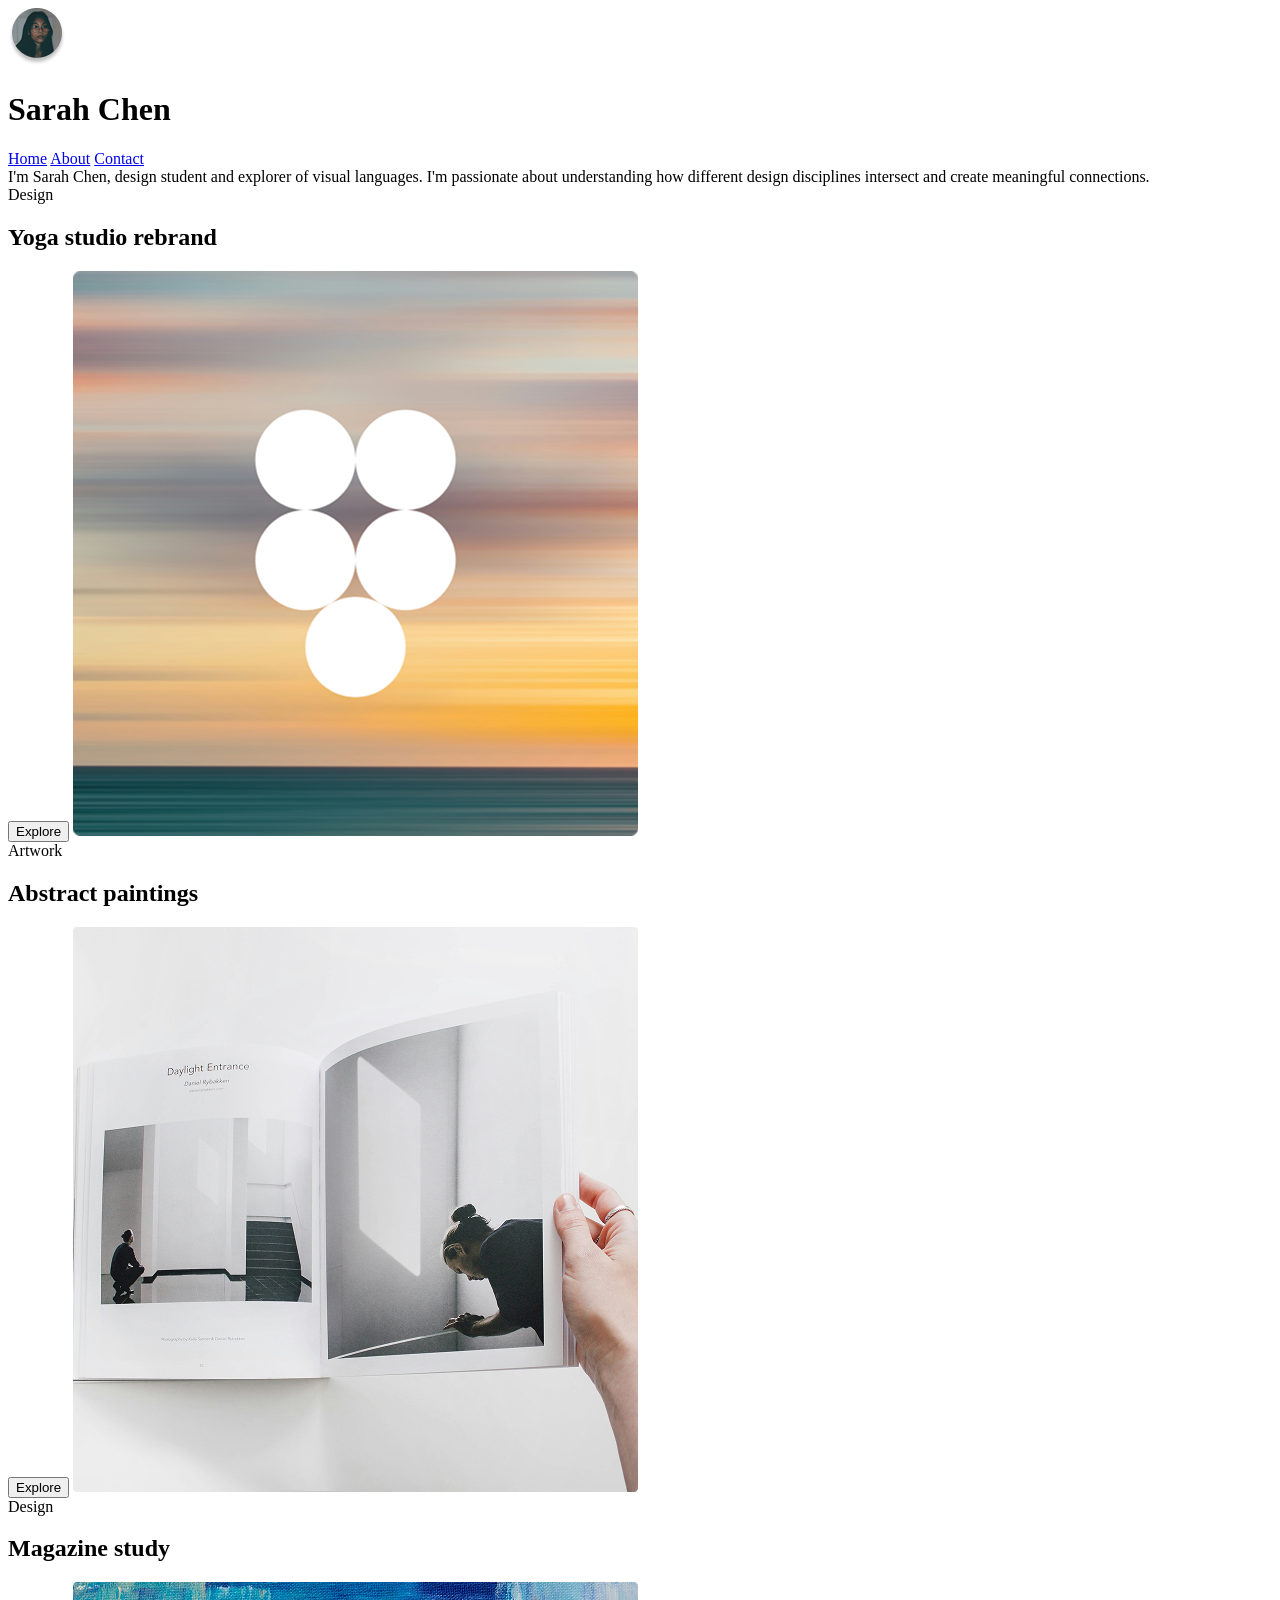
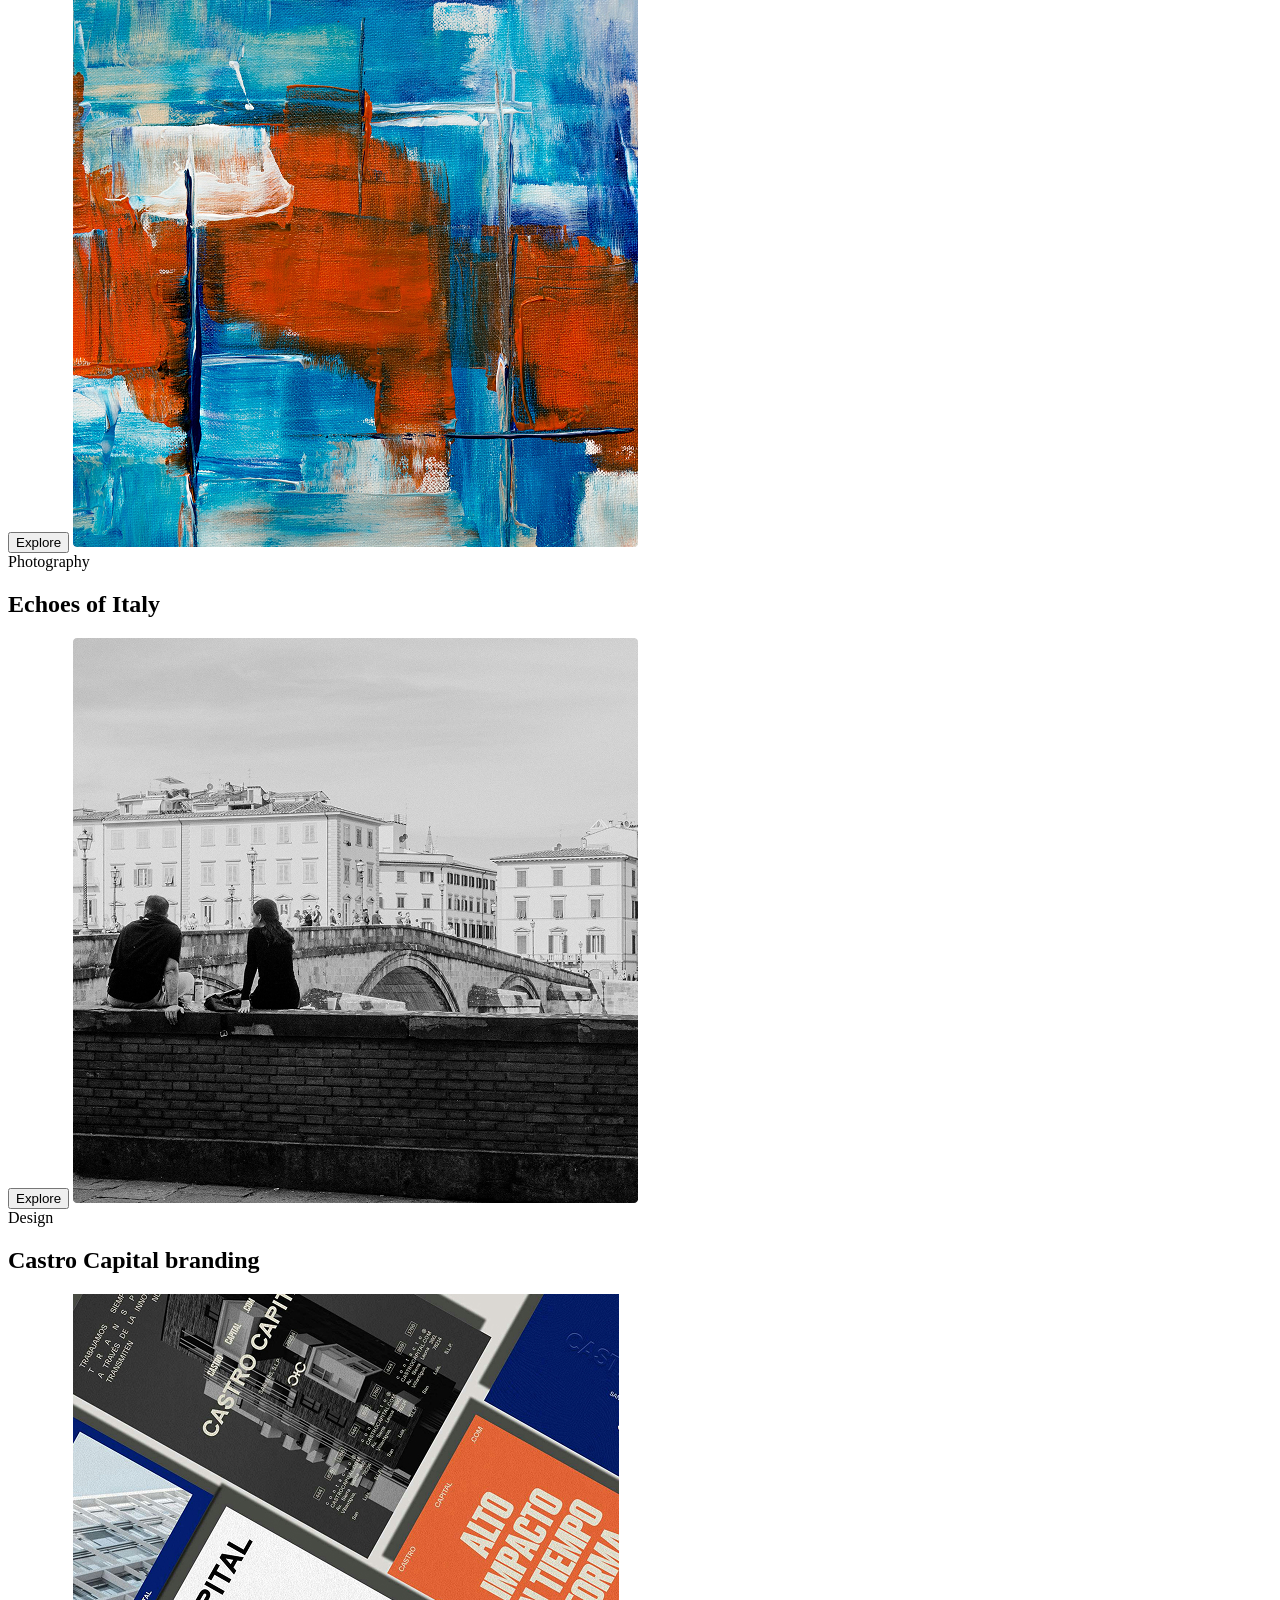
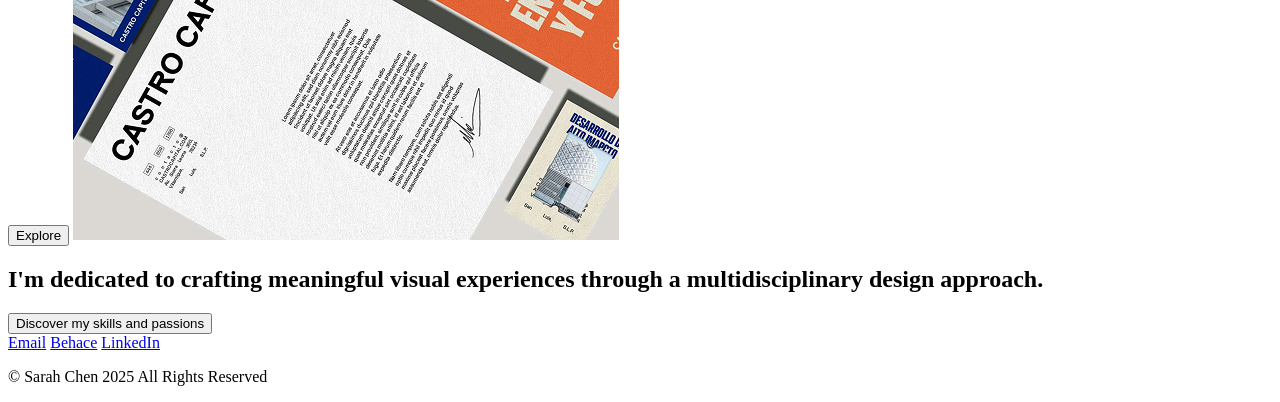
==== index.html @ 7f4a62de "initial commit" ====
<!doctype html>
<html lang="en">
  <head>
    
    <meta charset="UTF-8" />
    <meta name="viewport" content="width=device-width, initial-scale=1.0" />
    <title>Document</title>
  </head>
  <body>
    <header>
      <div class="logo">
        <img
          src="Minimalist Design Student Portfolio (Community)/logo.jpg"
          alt=""
        />
        <h1>Sarah Chen</h1>
      </div>
      <nav>
        <a href="#">Home</a>
        <a href="#">About</a>
        <a href="#">Contact</a>
      </nav>
    </header>
    <main>
      <section class="hero">
        I'm Sarah Chen, design student and explorer of visual languages. I'm
        passionate about understanding how different design disciplines
        intersect and create meaningful connections.
      </section>
      <div class="line"></div>
      <section class="project1">
        <span>Design</span>
        <h1>Yoga studio rebrand</h1>
        <button class="button">Explore</button>
        <img
          src="Minimalist Design Student Portfolio (Community)/pr1.jpg"
          alt=""
        />
      </section>
      <div class="line"></div>
      <section class="project2">
        <span>Artwork</span>
        <h1>Abstract paintings</h1>
        <button class="button">Explore</button>
        <img
          src="Minimalist Design Student Portfolio (Community)/pr2.jpg"
          alt=""
        />
      </section>
      <div class="line"></div>
      <section class="project3">
        <span>Design</span>
        <h1>Magazine study</h1>
        <button class="button">Explore</button>
        <img
          src="Minimalist Design Student Portfolio (Community)/pr3.jpg"
          alt=""
        />
      </section>
      <div class="line"></div>
      <section class="project4">
        <span>Photography</span>
        <h1>Echoes of Italy</h1>
        <button class="button">Explore</button>
        <img
          src="Minimalist Design Student Portfolio (Community)/pr4.jpg"
          alt=""
        />
      </section>
      <div class="line"></div>
      <section class="project5">
        <span>Design</span>
        <h1>Castro Capital branding</h1>
        <button class="button">Explore</button>
        <img
          src="Minimalist Design Student Portfolio (Community)/pr5.jpg"
          alt=""
        />
      </section>
      <div class="line"></div>
      <section class="extratext">
        <h1>
          I'm dedicated to crafting meaningful
          visual experiences through a 
          multidisciplinary design approach.
        </h1>
        <button class="button">Discover my skills and passions</button>
      </section>
      <div class="line"></div>
      <footer>
        <a href="mailto:tarunbirla765@gmail.com">Email</a>
        <a href="#">Behace</a>
        <a href="#">LinkedIn</a>
        <p>© Sarah Chen 2025 All Rights Reserved</p>
      </footer>
    </main>
  </body>
</html>
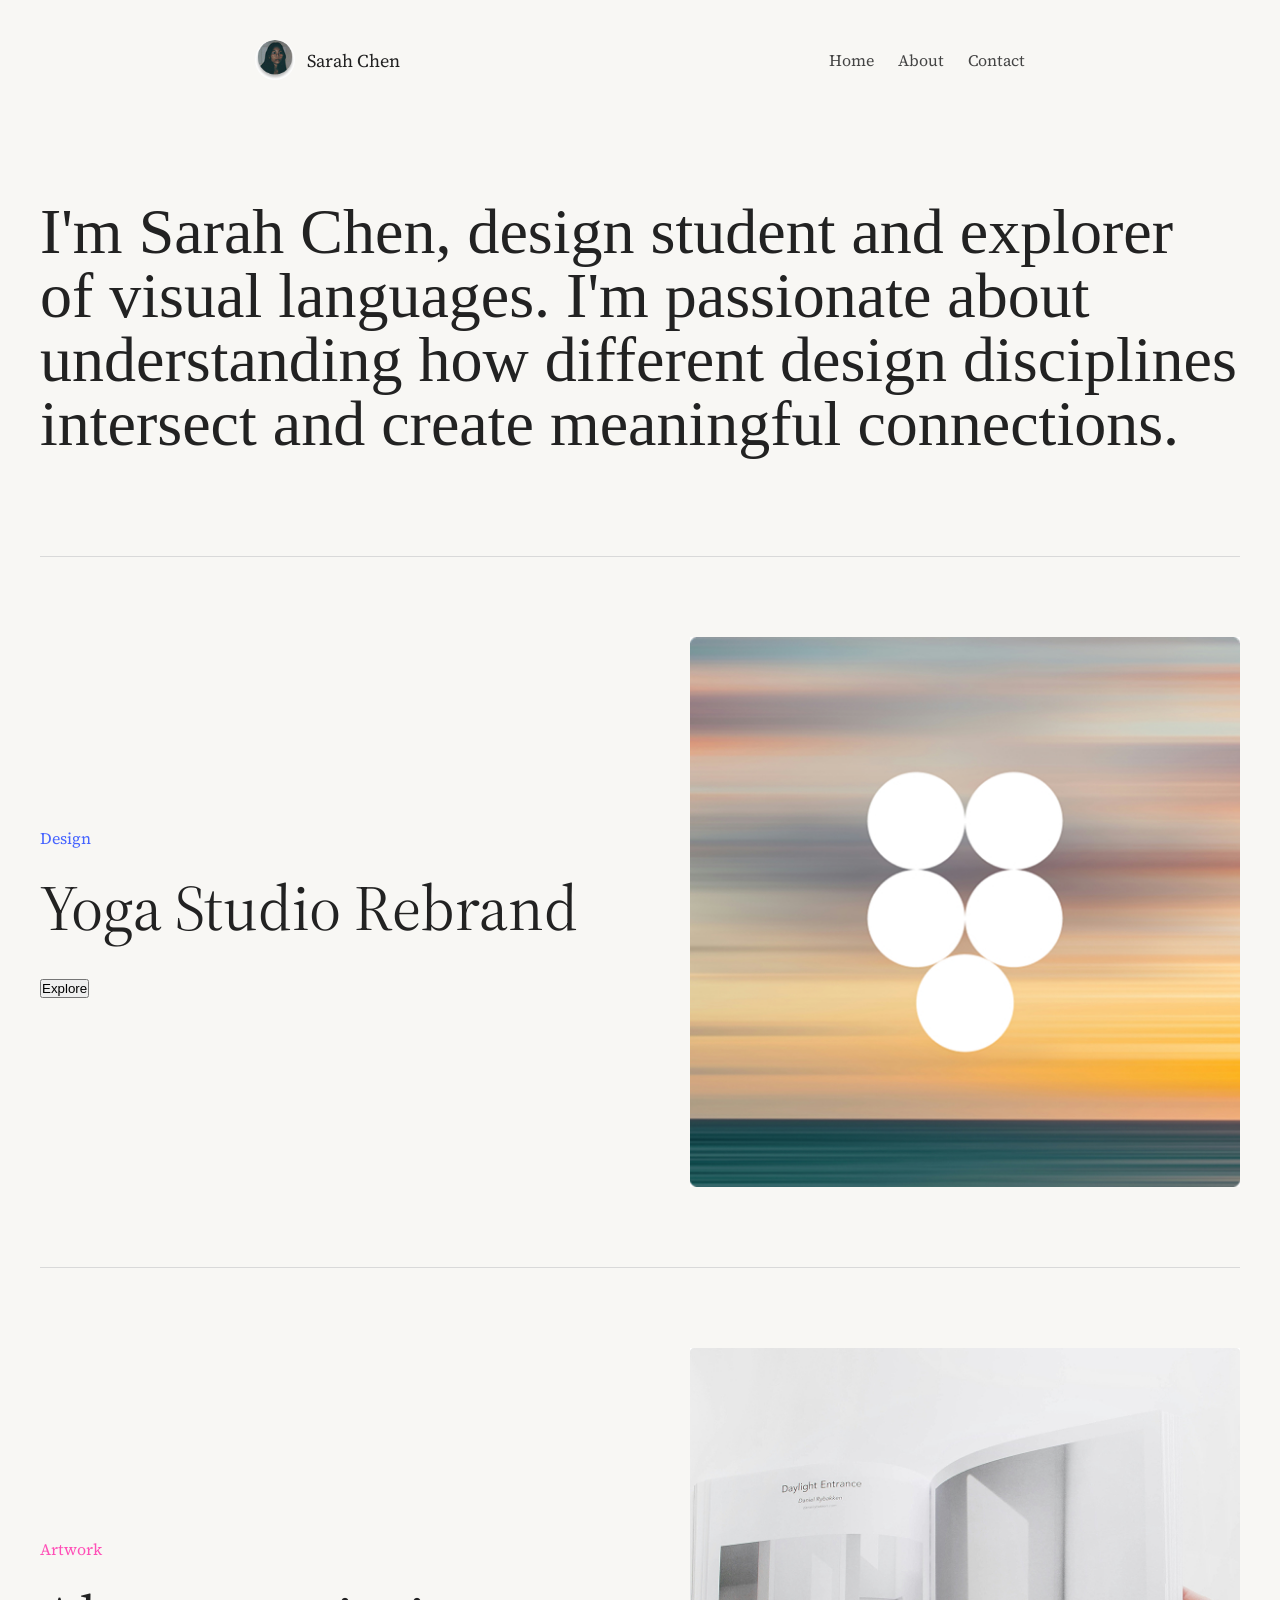
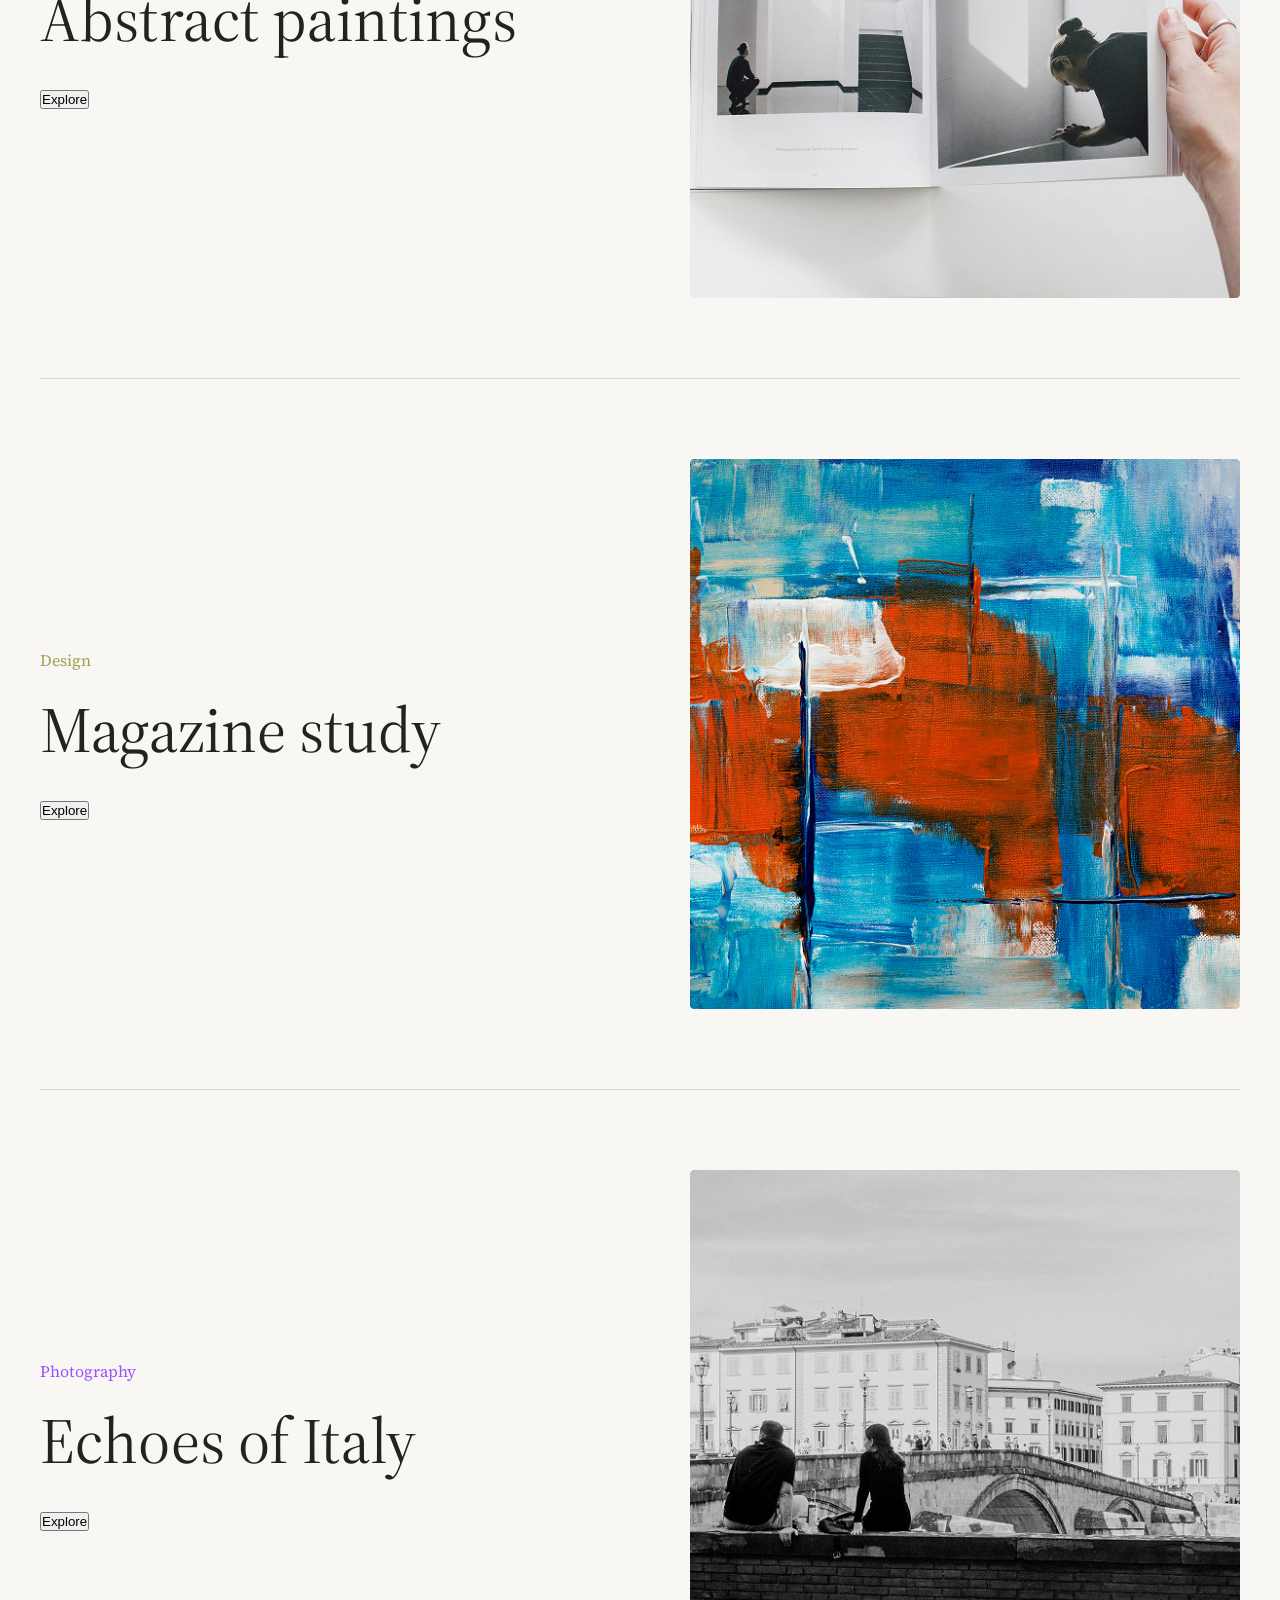
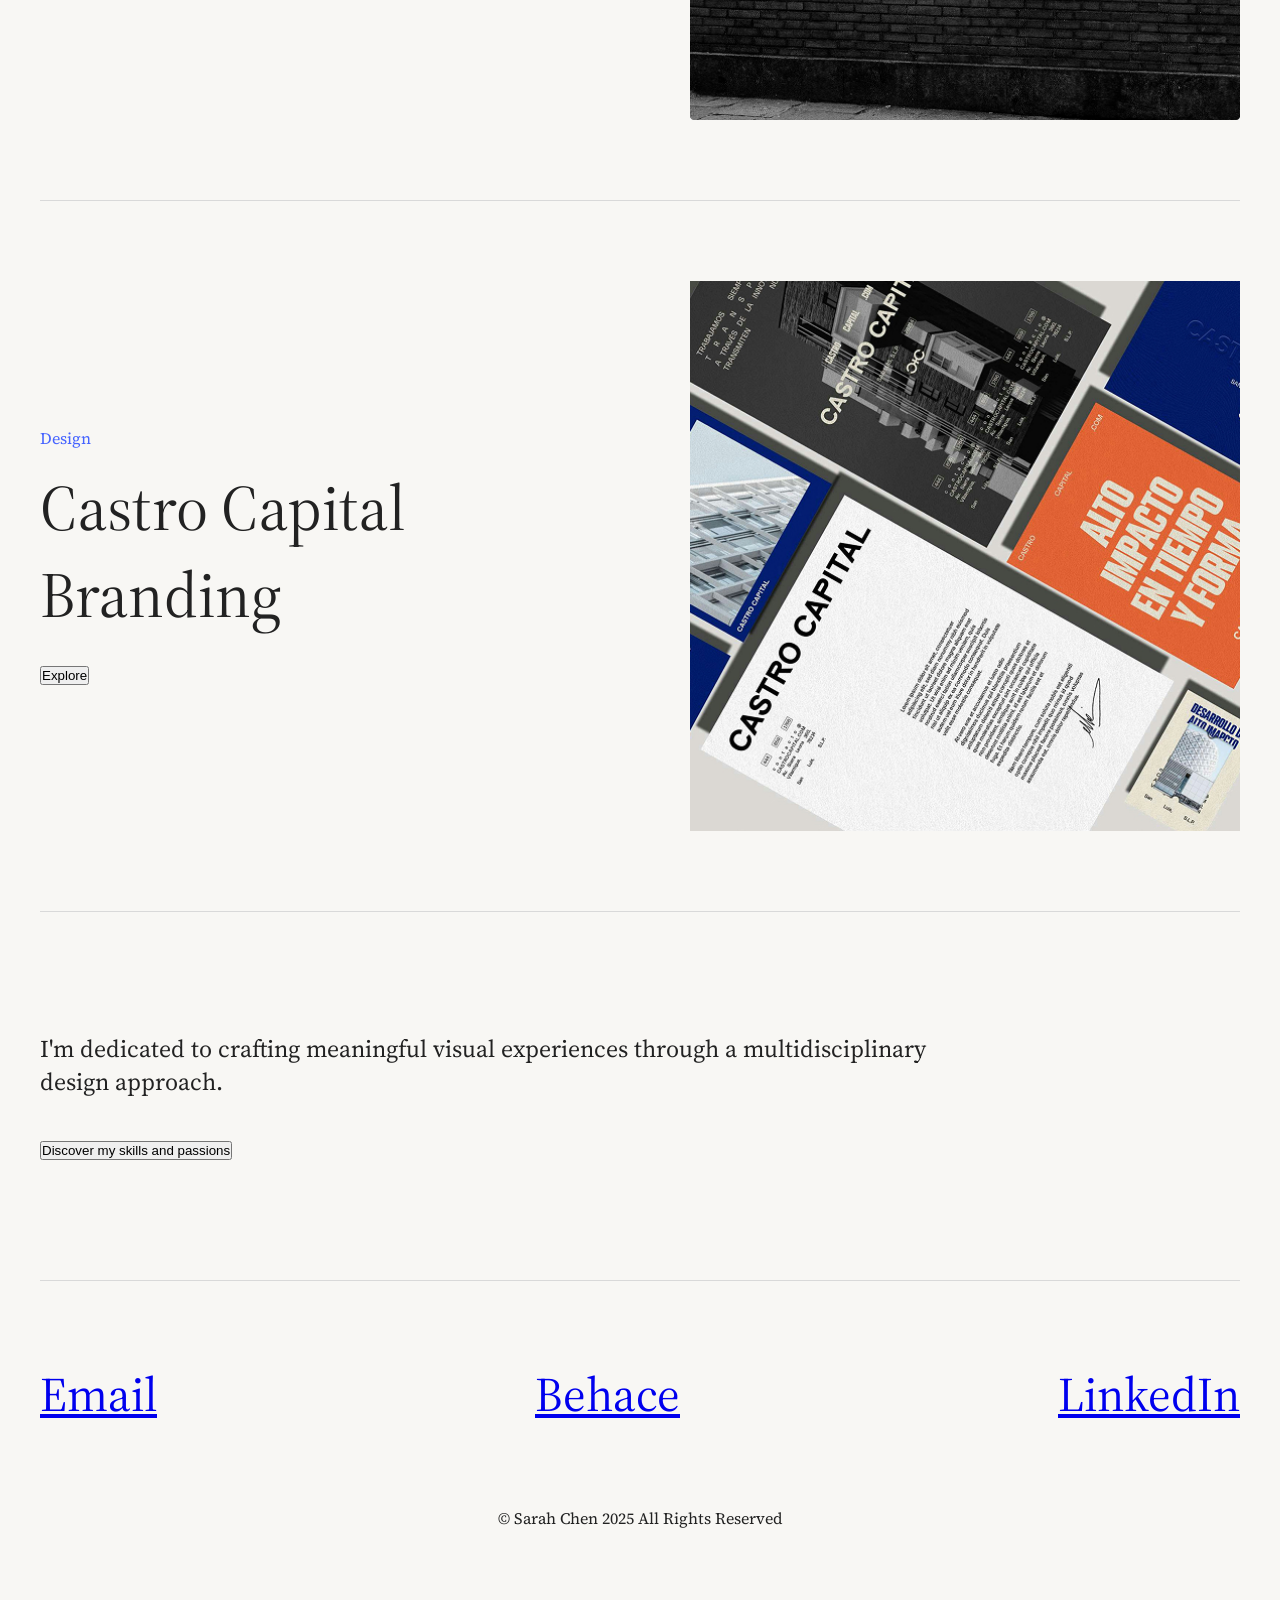
==== commit 55ee4e1a: "2nd" ====
--- a/index.html
+++ b/index.html
@@ -1,21 +1,26 @@
 <!doctype html>
 <html lang="en">
   <head>
-    
+    <link rel="stylesheet" href="style.css">
+    <link rel="preconnect" href="https://fonts.googleapis.com">
+<link rel="preconnect" href="https://fonts.gstatic.com" crossorigin>
+
+<link href="https://fonts.googleapis.com/css2?family=Source+Serif+4:wght@300;400;600&display=swap" rel="stylesheet">
     <meta charset="UTF-8" />
     <meta name="viewport" content="width=device-width, initial-scale=1.0" />
     <title>Document</title>
   </head>
   <body>
+    <div class="container">
     <header>
       <div class="logo">
         <img
           src="Minimalist Design Student Portfolio (Community)/logo.jpg"
           alt=""
         />
-        <h1>Sarah Chen</h1>
+        <p>Sarah Chen</p>
       </div>
-      <nav>
+      <nav class="navbar">
         <a href="#">Home</a>
         <a href="#">About</a>
         <a href="#">Contact</a>
@@ -23,76 +28,115 @@
     </header>
     <main>
       <section class="hero">
-        I'm Sarah Chen, design student and explorer of visual languages. I'm
-        passionate about understanding how different design disciplines
-        intersect and create meaningful connections.
+        <h1>
+          I'm Sarah Chen, design student and explorer of visual languages. I'm
+          passionate about understanding how different design disciplines
+          intersect and create meaningful connections.
+        </h1>
       </section>
       <div class="line"></div>
-      <section class="project1">
-        <span>Design</span>
-        <h1>Yoga studio rebrand</h1>
-        <button class="button">Explore</button>
-        <img
-          src="Minimalist Design Student Portfolio (Community)/pr1.jpg"
-          alt=""
-        />
+      <section class="projects">
+        <article class="project">
+          <div class="project-content">
+            <span class="design">Design</span>
+            <h2>Yoga Studio Rebrand</h2>
+            <button>Explore</button>
+          </div>
+          <div class="project-image">
+            <img
+              src="Minimalist Design Student Portfolio (Community)/pr1.jpg"
+              alt="PROJECT1"
+            />
+          </div>
+        </article>
+
+        <div class="line"></div>
+
+        <article class="project">
+          <div class="project-content">
+            <span class="artwork">Artwork</span>
+            <h2>Abstract paintings</h2>
+            <button>Explore</button>
+          </div>
+          <div class="project-image">
+            <img
+              src="Minimalist Design Student Portfolio (Community)/pr2.jpg"
+              alt="PROJECT2"
+            />
+          </div>
+        </article>
+        
+        <div class="line"></div>
+
+        <article class="project">
+          <div class="project-content">
+            <span class="editorial">Design</span>
+            <h2>Magazine study</h2>
+            <button>Explore</button>
+          </div>
+          <div class="project-image">
+            <img
+              src="Minimalist Design Student Portfolio (Community)/pr3.jpg"
+              alt="PROJECT3"
+            />
+          </div>
+        </article>
+
+        <div class="line"></div>
+
+        <article class="project">
+          <div class="project-content">
+            <span class="photography">Photography</span>
+            <h2>Echoes of Italy</h2>
+            <button>Explore</button>
+          </div>
+          <div class="project-image">
+            <img
+              src="Minimalist Design Student Portfolio (Community)/pr4.jpg"
+              alt="PROJECT4"
+            />
+          </div>
+        </article>
+
+        <div class="line"></div>
+
+        <article class="project">
+          <div class="project-content">
+            <span class="branding">Design</span>
+            <h2>Castro Capital Branding</h2>
+            <button>Explore</button>
+          </div>
+
+          <div class="project-image">
+            <img
+              src="Minimalist Design Student Portfolio (Community)/pr5.jpg"
+              alt="PROJECT5"
+            />
+          </div>
+        </article>
+
+        <div class="line"></div>
+
       </section>
-      <div class="line"></div>
-      <section class="project2">
-        <span>Artwork</span>
-        <h1>Abstract paintings</h1>
-        <button class="button">Explore</button>
-        <img
-          src="Minimalist Design Student Portfolio (Community)/pr2.jpg"
-          alt=""
-        />
+      <section class="about">
+        <h2>
+          I'm dedicated to crafting meaningful visual experiences through a
+          multidisciplinary design approach.
+        </h2>
+        <button>Discover my skills and passions</button>
       </section>
-      <div class="line"></div>
-      <section class="project3">
-        <span>Design</span>
-        <h1>Magazine study</h1>
-        <button class="button">Explore</button>
-        <img
-          src="Minimalist Design Student Portfolio (Community)/pr3.jpg"
-          alt=""
-        />
-      </section>
-      <div class="line"></div>
-      <section class="project4">
-        <span>Photography</span>
-        <h1>Echoes of Italy</h1>
-        <button class="button">Explore</button>
-        <img
-          src="Minimalist Design Student Portfolio (Community)/pr4.jpg"
-          alt=""
-        />
-      </section>
-      <div class="line"></div>
-      <section class="project5">
-        <span>Design</span>
-        <h1>Castro Capital branding</h1>
-        <button class="button">Explore</button>
-        <img
-          src="Minimalist Design Student Portfolio (Community)/pr5.jpg"
-          alt=""
-        />
-      </section>
-      <div class="line"></div>
-      <section class="extratext">
-        <h1>
-          I'm dedicated to crafting meaningful
-          visual experiences through a 
-          multidisciplinary design approach.
-        </h1>
-        <button class="button">Discover my skills and passions</button>
-      </section>
-      <div class="line"></div>
-      <footer>
+    </main>
+
+    <div class="line"></div>
+    
+    <footer class="footer">
+      <div class="footer-links">
         <a href="mailto:tarunbirla765@gmail.com">Email</a>
         <a href="#">Behace</a>
         <a href="#">LinkedIn</a>
-        <p>© Sarah Chen 2025 All Rights Reserved</p>
-      </footer>
-    </main>
+      </div>
+      <p>© Sarah Chen 2025 All Rights Reserved</p>
+    </footer>
+    </div>
   </body>
 </html>
--- a/style.css
+++ b/style.css
@@ -0,0 +1,122 @@
+*{
+    margin:0;
+    padding:0;
+    box-sizing: border-box;
+}
+body{
+    font-family: "Source Serif 4", serif;
+    background:#f8f7f4;
+    color:#222;
+}
+.container{
+    max-width: 1400px;                           /*this will make content centered and nothing will touches edges*/
+    margin: auto;
+    padding:20px 40px;
+}
+header{
+    display: flex;
+    justify-content: space-around;        /*it will keep logo left and navigation right*/
+    align-items: center;
+    padding:20px 0;
+}
+.logo{
+    display: flex;
+    align-items: center;
+    gap:12px;
+}
+.logo img{
+     width:40px;
+     height:40px;
+     border-radius: 50%;
+     object-fit: cover;
+}
+.logo p{
+    font-size:18px;
+
+}
+.navbar{
+    display: flex;
+    gap:24px;
+}
+.navbar a{
+    text-decoration: none;
+    color:#444;
+}
+.hero{
+    padding:100px 0;
+}
+.hero h1{
+    font-family:Source Serif;
+    font-size:4rem;
+    font-weight:400;
+    line-height:1;
+}
+.line{
+    width:100%;
+    height: 1px;
+    background:#d9d9d9;
+}
+.project{
+    display: grid;
+    grid-template-columns:1fr 1fr;       /*text left and image right*/
+    align-items: center;
+    padding:80px 0;
+}
+.project-content span{
+    display: block;
+    margin-bottom:15px;
+}
+.project-content h2{                            /*large project title*/
+    font-size:4rem;
+    font-weight:400;          
+    margin-bottom:25px;
+}
+.project-image img{
+    width:100%;                                                  /*images align right*/
+    max-width: 550px;
+    display: block;
+    margin-left:auto;
+}
+.design{
+    color:#4563ff;
+}
+.artwork{
+    color:#ff4fb7;
+}
+.editorial{
+    color: #a3a050;;
+}
+.photography{
+    color:#a04fff;
+}
+.branding{
+    color:#4563ff;
+}
+.project-content{
+    color:inherit;
+}
+.about{
+    padding:120px 0;
+}
+.about h2{
+    font: size 4rem;
+    font-weight:400;
+    max-width:900px;
+    margin-bottom:40px;
+
+}
+.footer{
+    padding:80px 0;
+}
+.footer-links{
+    display: flex;
+    justify-content: space-between;
+    margin-bottom:80px;
+}
+.footer-links{
+    text-decoration: none;
+    font-size:3rem;
+}
+.footer p{
+    text-align:center;
+}
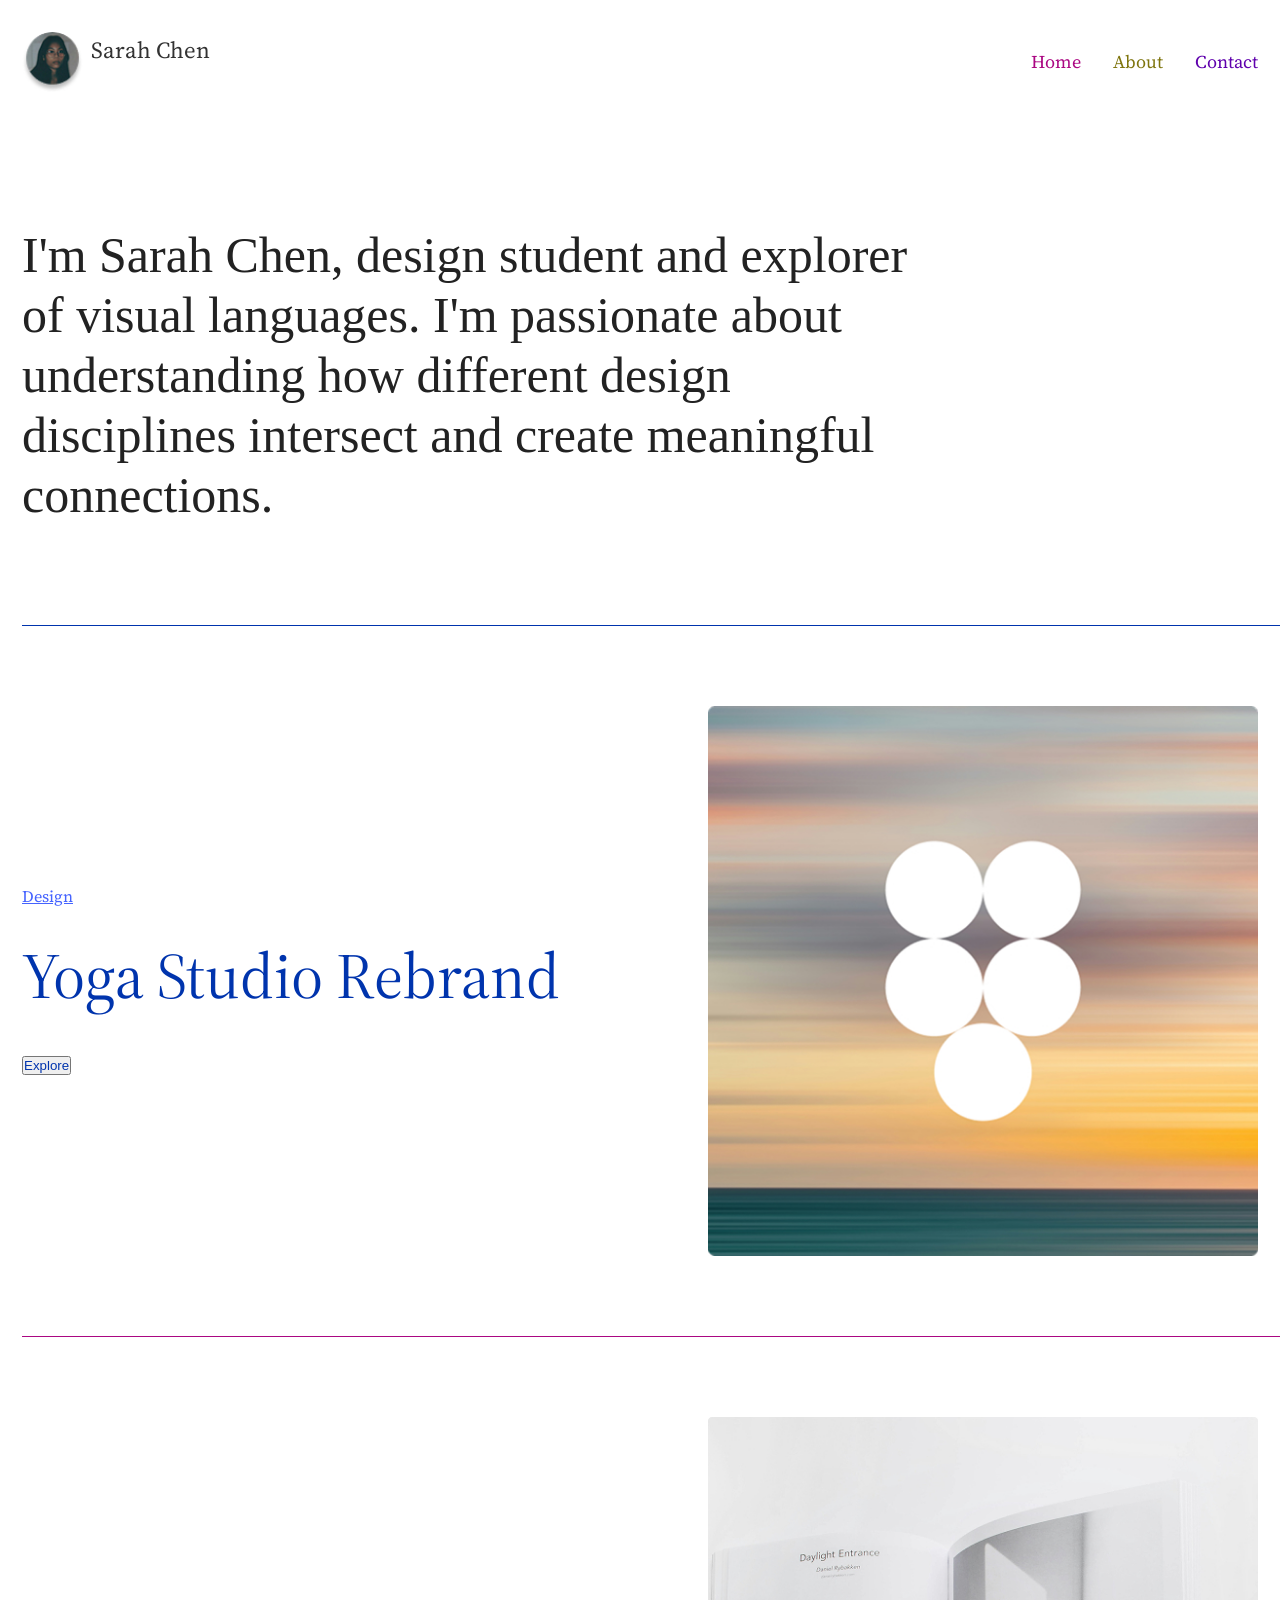
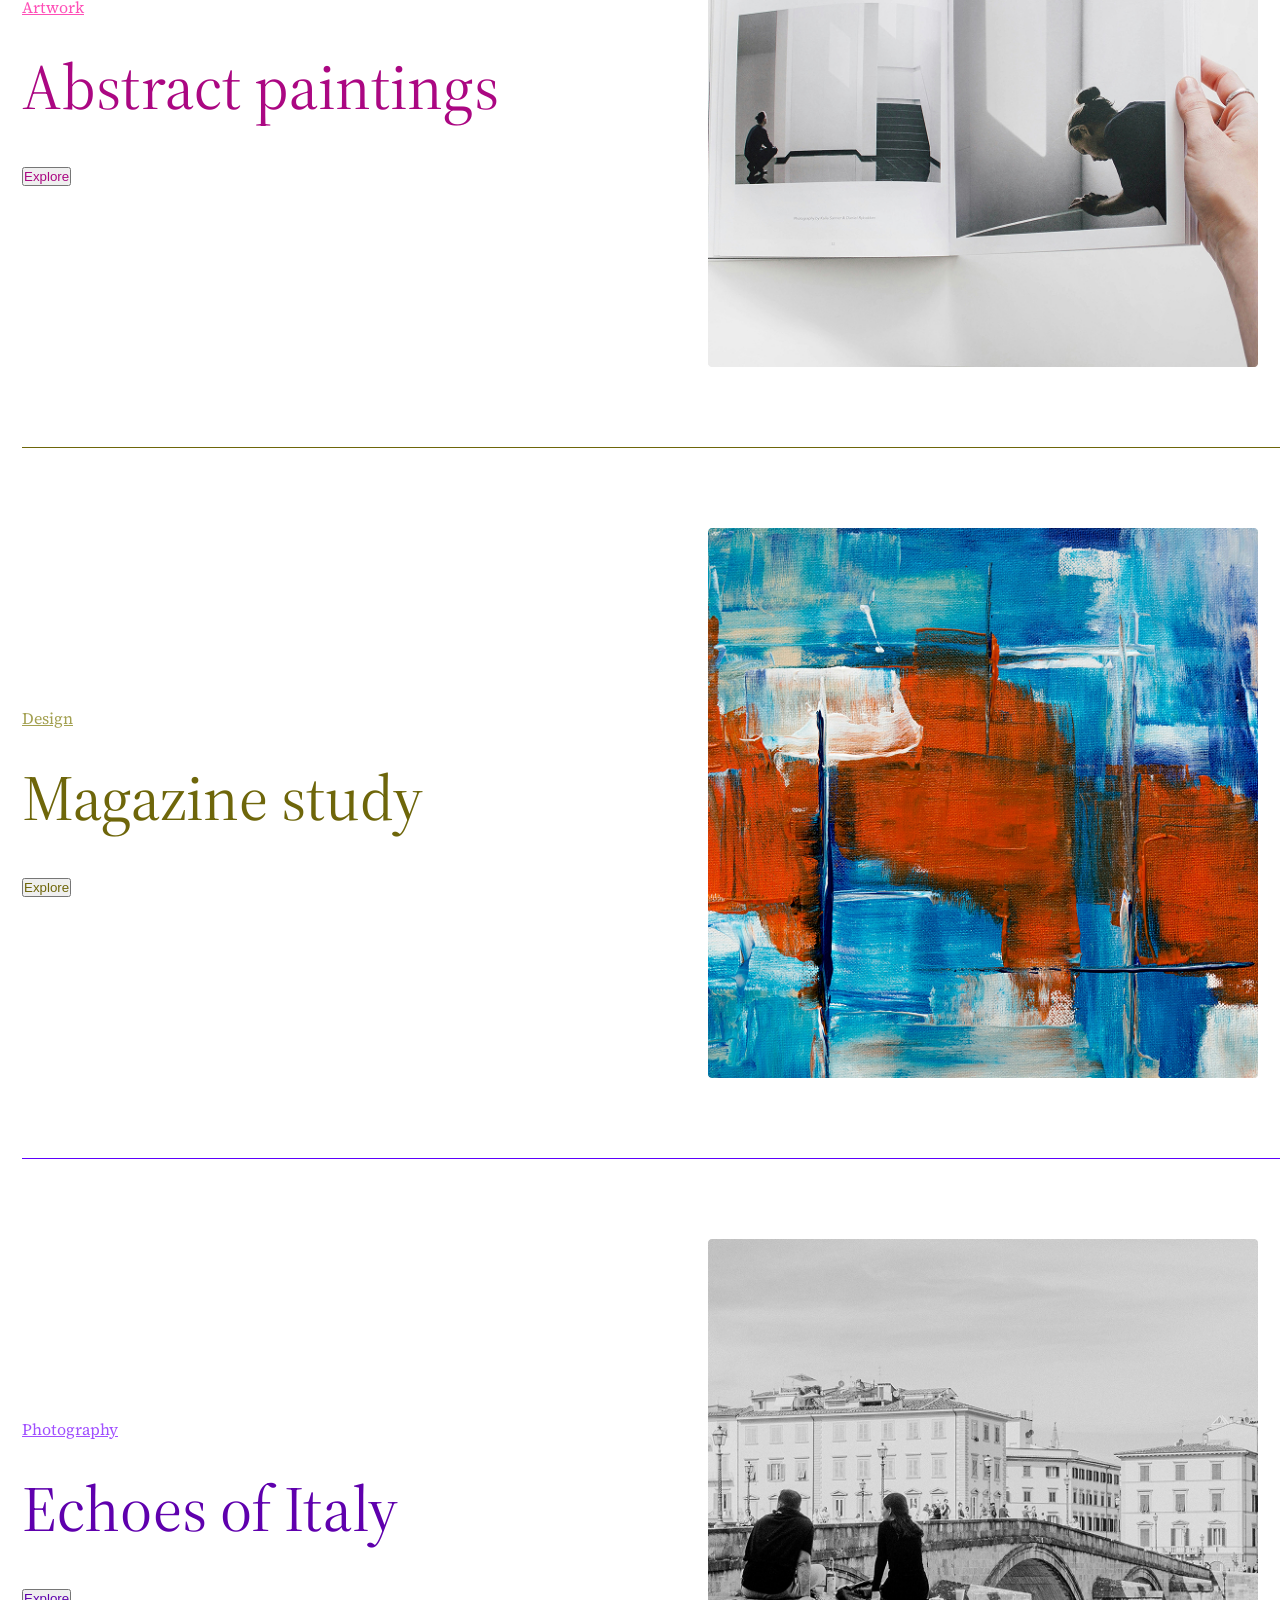
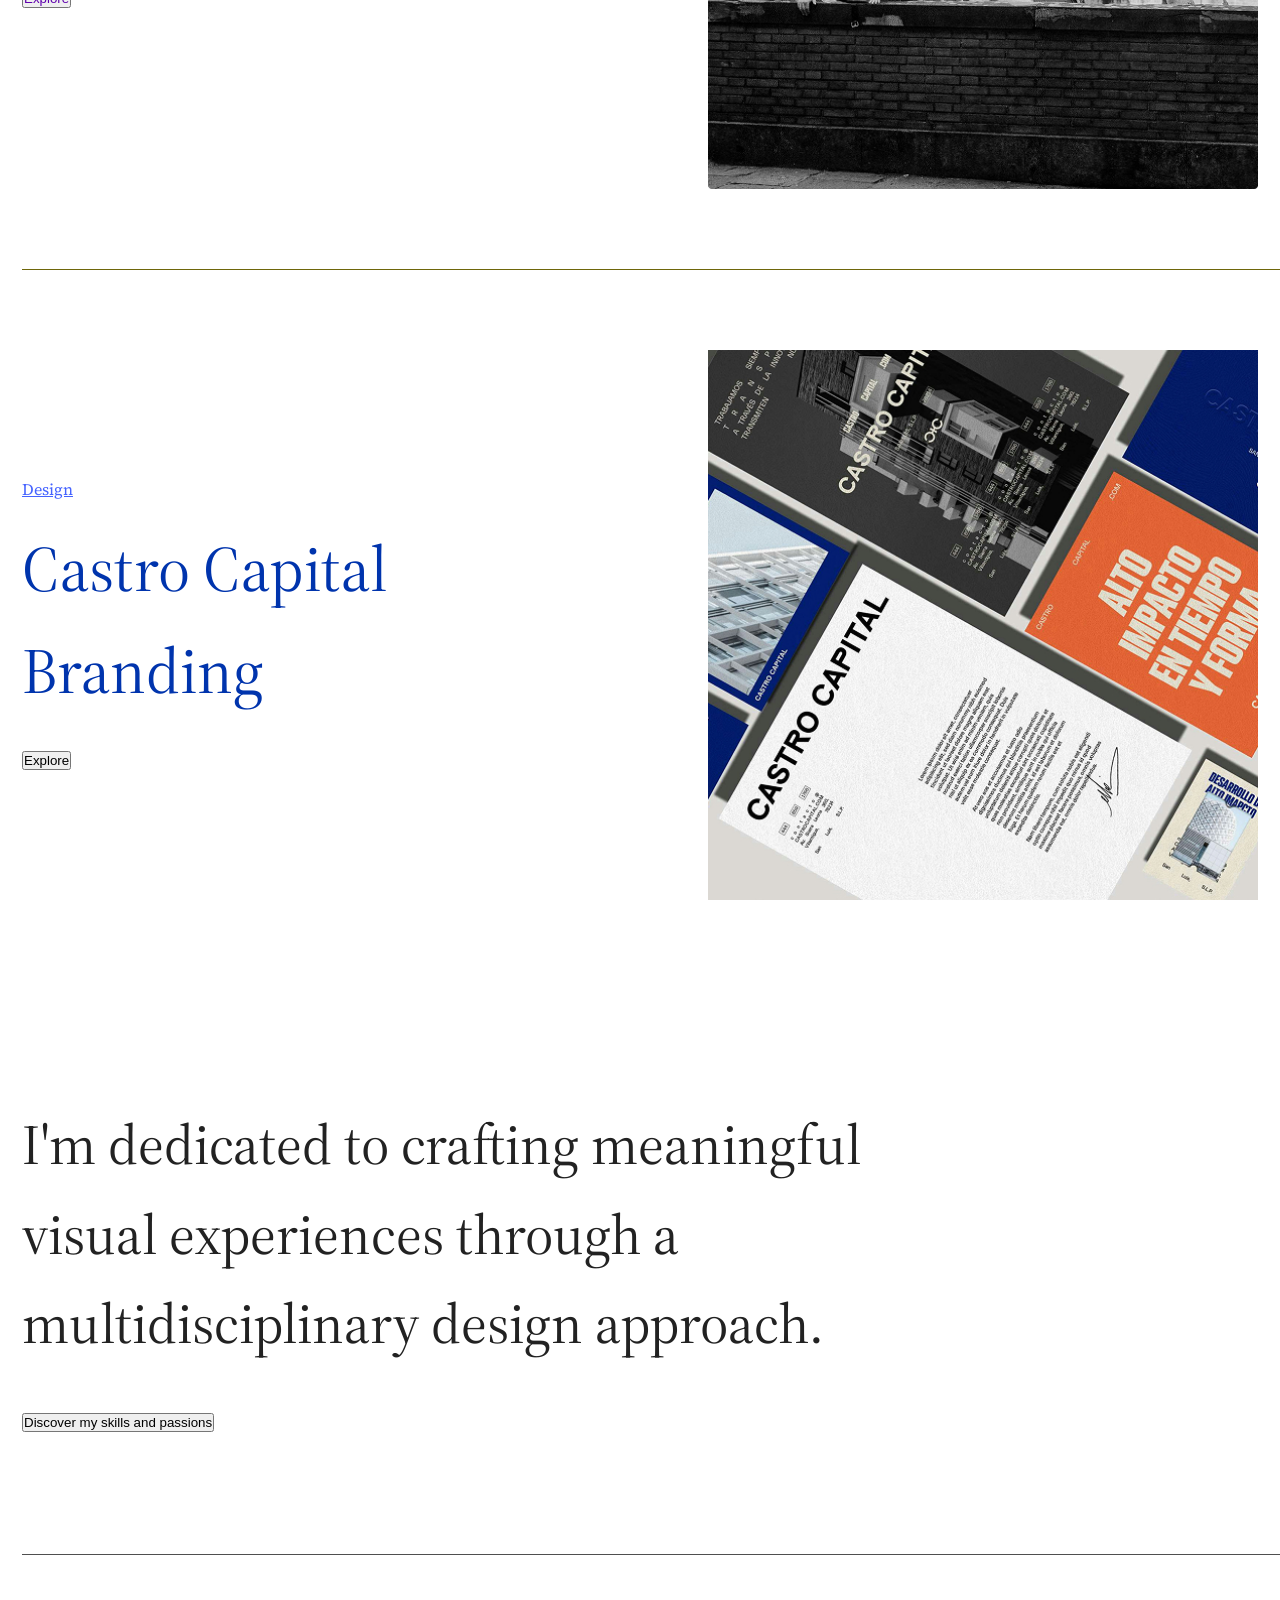
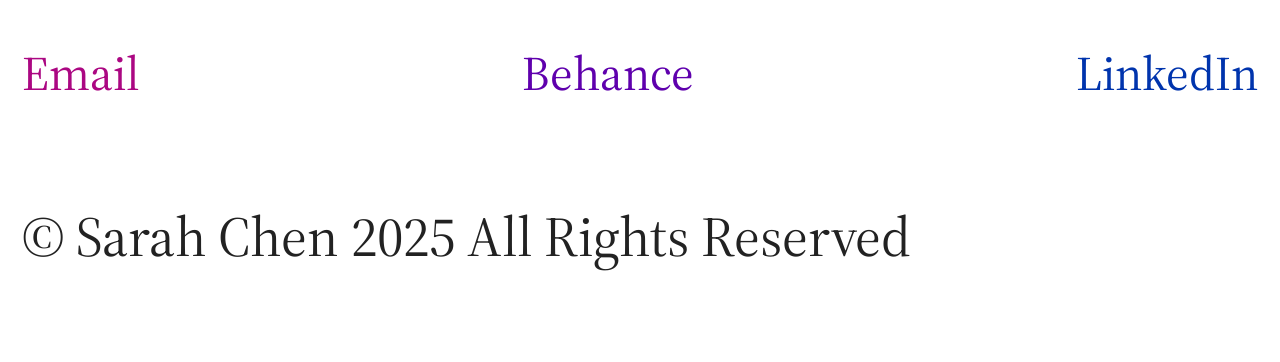
==== commit 3da9929f: "3rd change" ====
--- a/index.html
+++ b/index.html
@@ -1,142 +1,144 @@
 <!doctype html>
 <html lang="en">
   <head>
-    <link rel="stylesheet" href="style.css">
-    <link rel="preconnect" href="https://fonts.googleapis.com">
-<link rel="preconnect" href="https://fonts.gstatic.com" crossorigin>
+    <link rel="stylesheet" href="style.css" />
+    <link rel="preconnect" href="https://fonts.googleapis.com" />
+    <link rel="preconnect" href="https://fonts.gstatic.com" crossorigin />
 
-<link href="https://fonts.googleapis.com/css2?family=Source+Serif+4:wght@300;400;600&display=swap" rel="stylesheet">
+    <link
+      href="https://fonts.googleapis.com/css2?family=Source+Serif+4:wght@300;400;600&display=swap"
+      rel="stylesheet"
+    />
     <meta charset="UTF-8" />
     <meta name="viewport" content="width=device-width, initial-scale=1.0" />
-    <title>Document</title>
+    <title>Sarah Chen</title>
   </head>
   <body>
     <div class="container">
-    <header>
-      <div class="logo">
-        <img
-          src="Minimalist Design Student Portfolio (Community)/logo.jpg"
-          alt=""
-        />
-        <p>Sarah Chen</p>
-      </div>
-      <nav class="navbar">
-        <a href="#">Home</a>
-        <a href="#">About</a>
-        <a href="#">Contact</a>
-      </nav>
-    </header>
-    <main>
-      <section class="hero">
-        <h1>
-          I'm Sarah Chen, design student and explorer of visual languages. I'm
-          passionate about understanding how different design disciplines
-          intersect and create meaningful connections.
-        </h1>
-      </section>
-      <div class="line"></div>
-      <section class="projects">
-        <article class="project">
-          <div class="project-content">
-            <span class="design">Design</span>
-            <h2>Yoga Studio Rebrand</h2>
-            <button>Explore</button>
-          </div>
-          <div class="project-image">
-            <img
-              src="Minimalist Design Student Portfolio (Community)/pr1.jpg"
-              alt="PROJECT1"
-            />
-          </div>
-        </article>
+      <header>
+        <div class="logo">
+          <img
+            src="Minimalist Design Student Portfolio (Community)/logo.jpg"
+            alt=""
+          />
+          <p>Sarah Chen</p>
+        </div>
+        <nav class="navbar">
+          <a style="color: #ab0782" ; href="#">Home</a>
+          <a style="color: #7f750e" ; href="#">About</a>
+          <a style="color: #5f00ad" ; href="#">Contact</a>
+        </nav>
+      </header>
+      <main>
+        <section class="hero">
+          <h1>
+            I'm Sarah Chen, design student and explorer of visual languages. I'm
+            passionate about understanding how different design disciplines
+            intersect and create meaningful connections.
+          </h1>
+        </section>
+        <div class="line1"></div>
+        <section class="projects">
+          <article class="project">
+            <div class="project-content">
+              <span class="design">Design</span>
+              <h2 style="color: #0034ad" ;>Yoga Studio Rebrand</h2>
+              <button style="color: #0034ad" ;>Explore</button>
+            </div>
+            <div class="project-image">
+              <img
+                src="Minimalist Design Student Portfolio (Community)/pr1.jpg"
+                alt="PROJECT1"
+              />
+            </div>
+          </article>
 
-        <div class="line"></div>
+          <div class="line2"></div>
 
-        <article class="project">
-          <div class="project-content">
-            <span class="artwork">Artwork</span>
-            <h2>Abstract paintings</h2>
-            <button>Explore</button>
-          </div>
-          <div class="project-image">
-            <img
-              src="Minimalist Design Student Portfolio (Community)/pr2.jpg"
-              alt="PROJECT2"
-            />
-          </div>
-        </article>
-        
-        <div class="line"></div>
+          <article class="project">
+            <div class="project-content">
+              <span class="artwork">Artwork</span>
+              <h2 style="color: #ab0782" ;>Abstract paintings</h2>
+              <button style="color: #ab0782" ;>Explore</button>
+            </div>
+            <div class="project-image">
+              <img
+                src="Minimalist Design Student Portfolio (Community)/pr2.jpg"
+                alt="PROJECT2"
+              />
+            </div>
+          </article>
 
-        <article class="project">
-          <div class="project-content">
-            <span class="editorial">Design</span>
-            <h2>Magazine study</h2>
-            <button>Explore</button>
-          </div>
-          <div class="project-image">
-            <img
-              src="Minimalist Design Student Portfolio (Community)/pr3.jpg"
-              alt="PROJECT3"
-            />
-          </div>
-        </article>
+          <div class="line3"></div>
 
-        <div class="line"></div>
+          <article class="project">
+            <div class="project-content">
+              <span class="editorial">Design</span>
+              <h2 style="color: #6e660a" ;>Magazine study</h2>
+              <button style="color: #6e660a" ;>Explore</button>
+            </div>
+            <div class="project-image">
+              <img
+                src="Minimalist Design Student Portfolio (Community)/pr3.jpg"
+                alt="PROJECT3"
+              />
+            </div>
+          </article>
 
-        <article class="project">
-          <div class="project-content">
-            <span class="photography">Photography</span>
-            <h2>Echoes of Italy</h2>
-            <button>Explore</button>
-          </div>
-          <div class="project-image">
-            <img
-              src="Minimalist Design Student Portfolio (Community)/pr4.jpg"
-              alt="PROJECT4"
-            />
-          </div>
-        </article>
+          <div class="line4"></div>
 
-        <div class="line"></div>
+          <article class="project">
+            <div class="project-content">
+              <span class="photography">Photography</span>
+              <h2 style="color: #5f00ad" ;>Echoes of Italy</h2>
+              <button style="color: #5f00ad" ;>Explore</button>
+            </div>
+            <div class="project-image">
+              <img
+                src="Minimalist Design Student Portfolio (Community)/pr4.jpg"
+                alt="PROJECT4"
+              />
+            </div>
+          </article>
 
-        <article class="project">
-          <div class="project-content">
-            <span class="branding">Design</span>
-            <h2>Castro Capital Branding</h2>
-            <button>Explore</button>
-          </div>
+          <div class="line5"></div>
 
-          <div class="project-image">
-            <img
-              src="Minimalist Design Student Portfolio (Community)/pr5.jpg"
-              alt="PROJECT5"
-            />
-          </div>
-        </article>
+          <article class="project">
+            <div class="project-content">
+              <span class="branding">Design</span>
+              <h2 style="color: #0034ad">Castro Capital Branding</h2>
+              <button>Explore</button>
+            </div>
 
-        <div class="line"></div>
+            <div class="project-image">
+              <img
+                src="Minimalist Design Student Portfolio (Community)/pr5.jpg"
+                alt="PROJECT5"
+              />
+            </div>
+          </article>
+        </section>
+        <section class="about">
+          <h2>
+            I'm dedicated to crafting meaningful visual experiences through a
+            multidisciplinary design approach.
+          </h2>
+          <button>Discover my skills and passions</button>
+        </section>
+      </main>
 
-      </section>
-      <section class="about">
-        <h2>
-          I'm dedicated to crafting meaningful visual experiences through a
-          multidisciplinary design approach.
-        </h2>
-        <button>Discover my skills and passions</button>
-      </section>
-    </main>
+      <div class="line6"></div>
 
-    <div class="line"></div>
-    
-    <footer class="footer">
-      <div class="footer-links">
-        <a href="mailto:tarunbirla765@gmail.com">Email</a>
-        <a href="#">Behace</a>
-        <a href="#">LinkedIn</a>
-      </div>
-      <p>© Sarah Chen 2025 All Rights Reserved</p>
-    </footer>
+      <footer class="footer">
+        <div class="footer-links">
+          <a style="color: #ab0782" href="mailto:tarunbirla765@gmail.com"
+            >Email</a
+          >
+          <a style="color: #5f00ad" href="#">Behance</a>
+          <a style="color: #0034ad" ; href="#">LinkedIn</a>
+        </div>
+        <p>© Sarah Chen 2025 All Rights Reserved</p>
+      </footer>
     </div>
   </body>
 </html>
--- a/style.css
+++ b/style.css
@@ -1,122 +1,168 @@
-*{
-    margin:0;
-    padding:0;
-    box-sizing: border-box;
+* {
+  margin: 0;
+  padding: 0px 0px 0px 0px;
+  box-sizing: border-box;
 }
-body{
-    font-family: "Source Serif 4", serif;
-    background:#f8f7f4;
-    color:#222;
+body {
+  font-family: "Source Serif 4", serif;
+  background: hsl(0, 0%, 100%);
+  color: #222;
+  line-height: 1.6;
 }
-.container{
-    max-width: 1400px;                           /*this will make content centered and nothing will touches edges*/
-    margin: auto;
-    padding:20px 40px;
+.container {
+  max-width: 1400px; /*this will make content centered and nothing will touches edges*/
+  margin: auto;
+  padding: 0 22px;
 }
-header{
-    display: flex;
-    justify-content: space-around;        /*it will keep logo left and navigation right*/
-    align-items: center;
-    padding:20px 0;
+header {
+  display:flex;
+  justify-content:space-between;
+  align-items:center;
+  padding:32px 0;
 }
-.logo{
-    display: flex;
-    align-items: center;
-    gap:12px;
+
+.logo {
+  display: flex;
+  align-items: left;
+  gap: 8px;
 }
-.logo img{
-     width:40px;
-     height:40px;
-     border-radius: 50%;
-     object-fit: cover;
+
+.logo img {
+  width: 61px;
+  height: 61px;
+  border-radius: 50%;
 }
-.logo p{
-    font-size:18px;
 
+.logo p {
+  font-size: 23px;
+  font-weight: 400;
+  color: #333;
 }
-.navbar{
-    display: flex;
-    gap:24px;
+
+.navbar {
+  display:flex;
+  gap:32px;
+  align-items: left;
 }
-.navbar a{
-    text-decoration: none;
-    color:#444;
+
+.navbar a {
+  text-decoration: none;
+  color: #666;
+  font-size: 18px;
+  transition: 0.3s;
 }
-.hero{
-    padding:100px 0;
+
+.navbar a:hover {
+  color: #000;
 }
-.hero h1{
-    font-family:Source Serif;
-    font-size:4rem;
-    font-weight:400;
-    line-height:1;
+.hero {
+  padding: 100px 0;
 }
-.line{
-    width:100%;
-    height: 1px;
-    background:#d9d9d9;
+.hero h1 {
+  max-width: 900px;
+  font-family: Source Serif;
+  font-size: 50px;
+  font-weight: 400;
+  line-height: 60px;
 }
-.project{
-    display: grid;
-    grid-template-columns:1fr 1fr;       /*text left and image right*/
-    align-items: center;
-    padding:80px 0;
+.line1 {
+  width: 120%;
+  height: 1px;
+  background: #0034ad;
 }
-.project-content span{
-    display: block;
-    margin-bottom:15px;
+.line2 {
+  width: 120%;
+  height: 1px;
+  background: #ab0782;
 }
-.project-content h2{                            /*large project title*/
-    font-size:4rem;
-    font-weight:400;          
-    margin-bottom:25px;
+.line3 {
+  width: 120%;
+  height: 1px;
+  background: #6e660a;
 }
-.project-image img{
-    width:100%;                                                  /*images align right*/
-    max-width: 550px;
-    display: block;
-    margin-left:auto;
+.line4 {
+  width: 120%;
+  height: 1px;
+  background: #5f00fd;
 }
-.design{
-    color:#4563ff;
+.line5 {
+  width: 120%;
+  height: 1px;
+  background: #6e660a;
 }
-.artwork{
-    color:#ff4fb7;
+.line6 {
+  width: 120%;
+  height: 1px;
+  background: #4f4f4f;
 }
-.editorial{
-    color: #a3a050;;
+
+.project {
+  display: grid;
+  grid-template-columns: 1fr 1fr; /*text left and image right*/
+  align-items: center;
+  padding: 80px 0;
 }
-.photography{
-    color:#a04fff;
+.project-content span {
+  display: block;
+  margin-bottom: 15px;
 }
-.branding{
-    color:#4563ff;
+.project-content h2 {
+  /*large project title*/
+  font-size: 4rem;
+  font-weight: 400;
+  margin-bottom: 25px;
 }
-.project-content{
-    color:inherit;
+.project-image img {
+  width: 100%; /*images align right*/
+  max-width: 550px;
+  display: block;
+  margin-left: auto;
 }
-.about{
-    padding:120px 0;
+.design {
+  text-decoration: underline;
+  color: #4563ff;
 }
-.about h2{
-    font: size 4rem;
-    font-weight:400;
-    max-width:900px;
-    margin-bottom:40px;
-
+.artwork {
+  text-decoration: underline;
+  color: #ff4fb7;
 }
-.footer{
-    padding:80px 0;
+.editorial {
+  text-decoration: underline;
+  color: #a3a050;
 }
-.footer-links{
-    display: flex;
-    justify-content: space-between;
-    margin-bottom:80px;
+.photography {
+  text-decoration: underline;
+  color: #a04fff;
 }
-.footer-links{
-    text-decoration: none;
-    font-size:3rem;
+.branding {
+  text-decoration: underline;
+  color: #4563ff;
 }
-.footer p{
-    text-align:center;
+.project-content {
+  color: inherit;
 }
+.about {
+  padding: 120px 0;
+}
+.about h2 {
+  font-size: 3.5rem;
+  font-weight: 400;
+  max-width: 900px;
+  margin-bottom: 40px;
+}
+.footer {
+  padding: 80px 0;
+}
+.footer-links {
+  display: flex;
+  justify-content: space-between;
+  margin-bottom: 80px;
+}
+.footer-links a{
+  text-decoration: none;
+  font-size: 3rem;
+}
+.footer p {
+  font-size: 3.5rem;
+  text-align: left;
+}
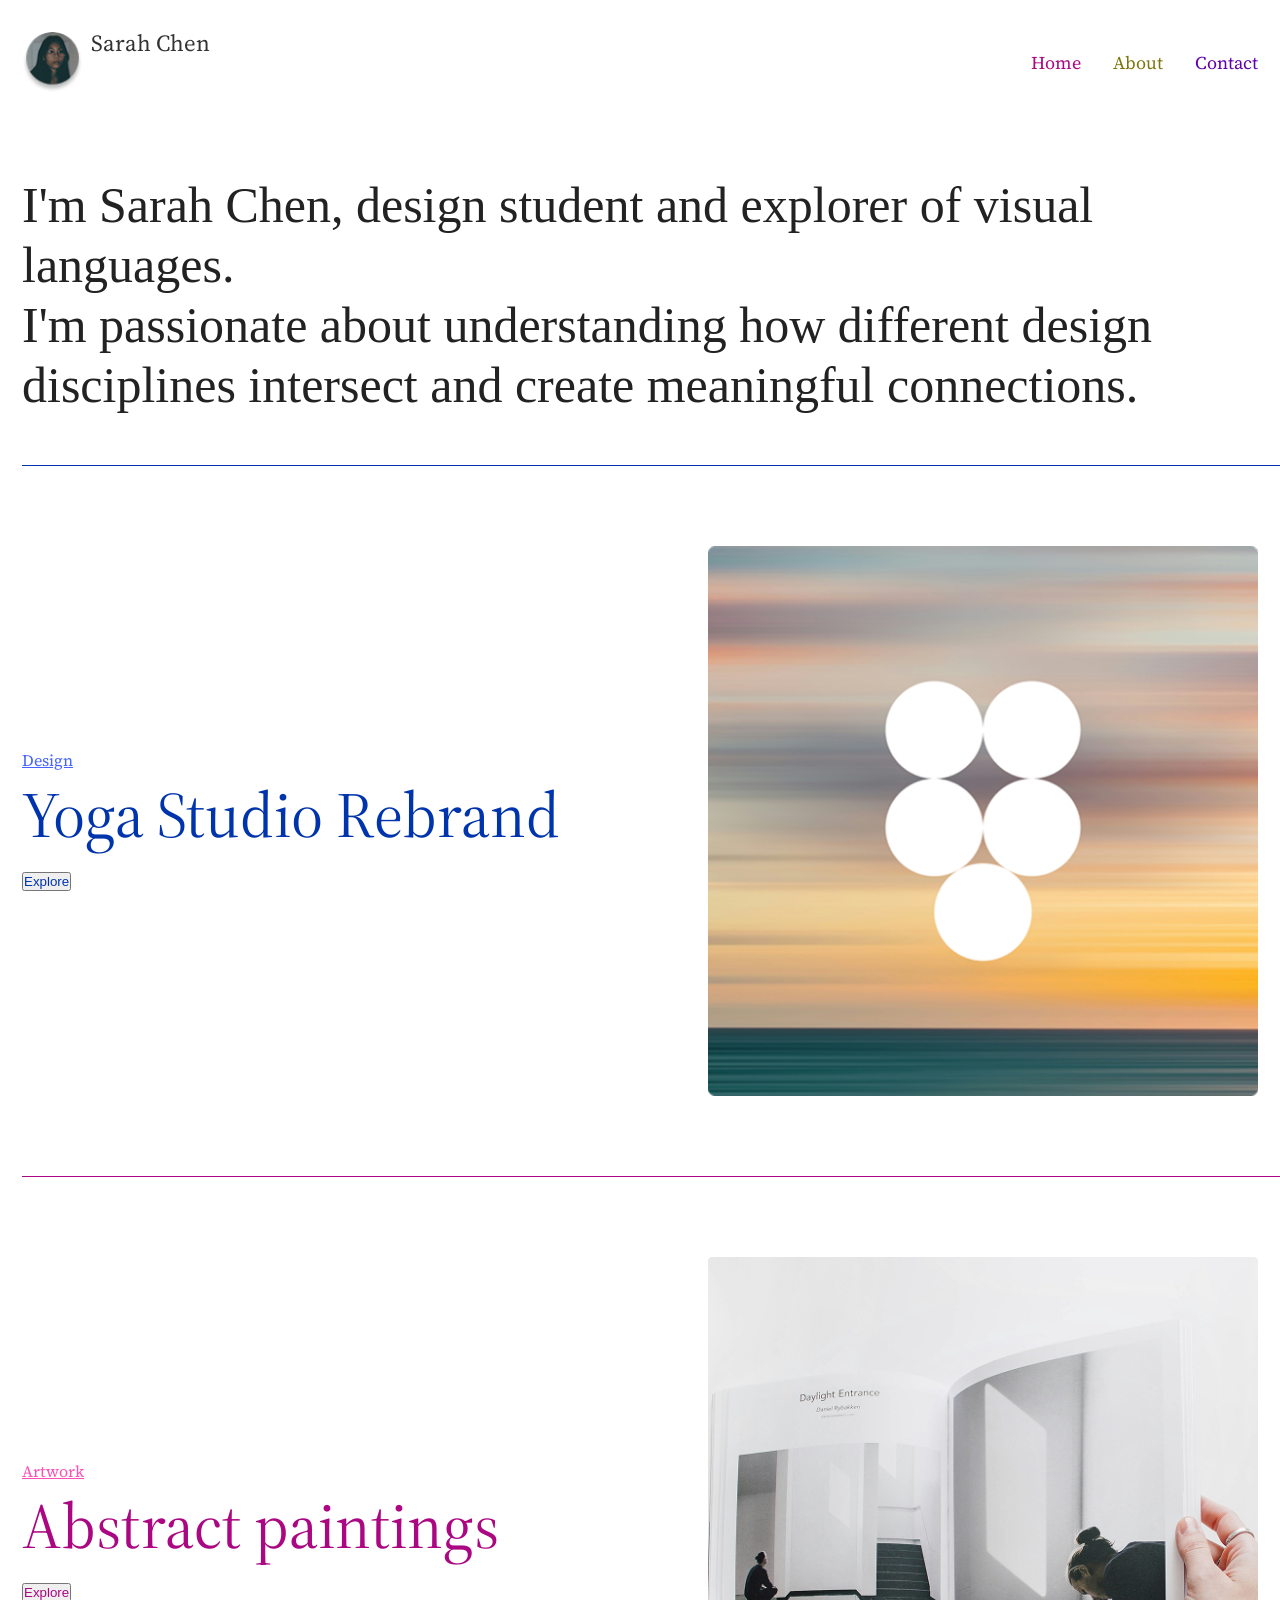
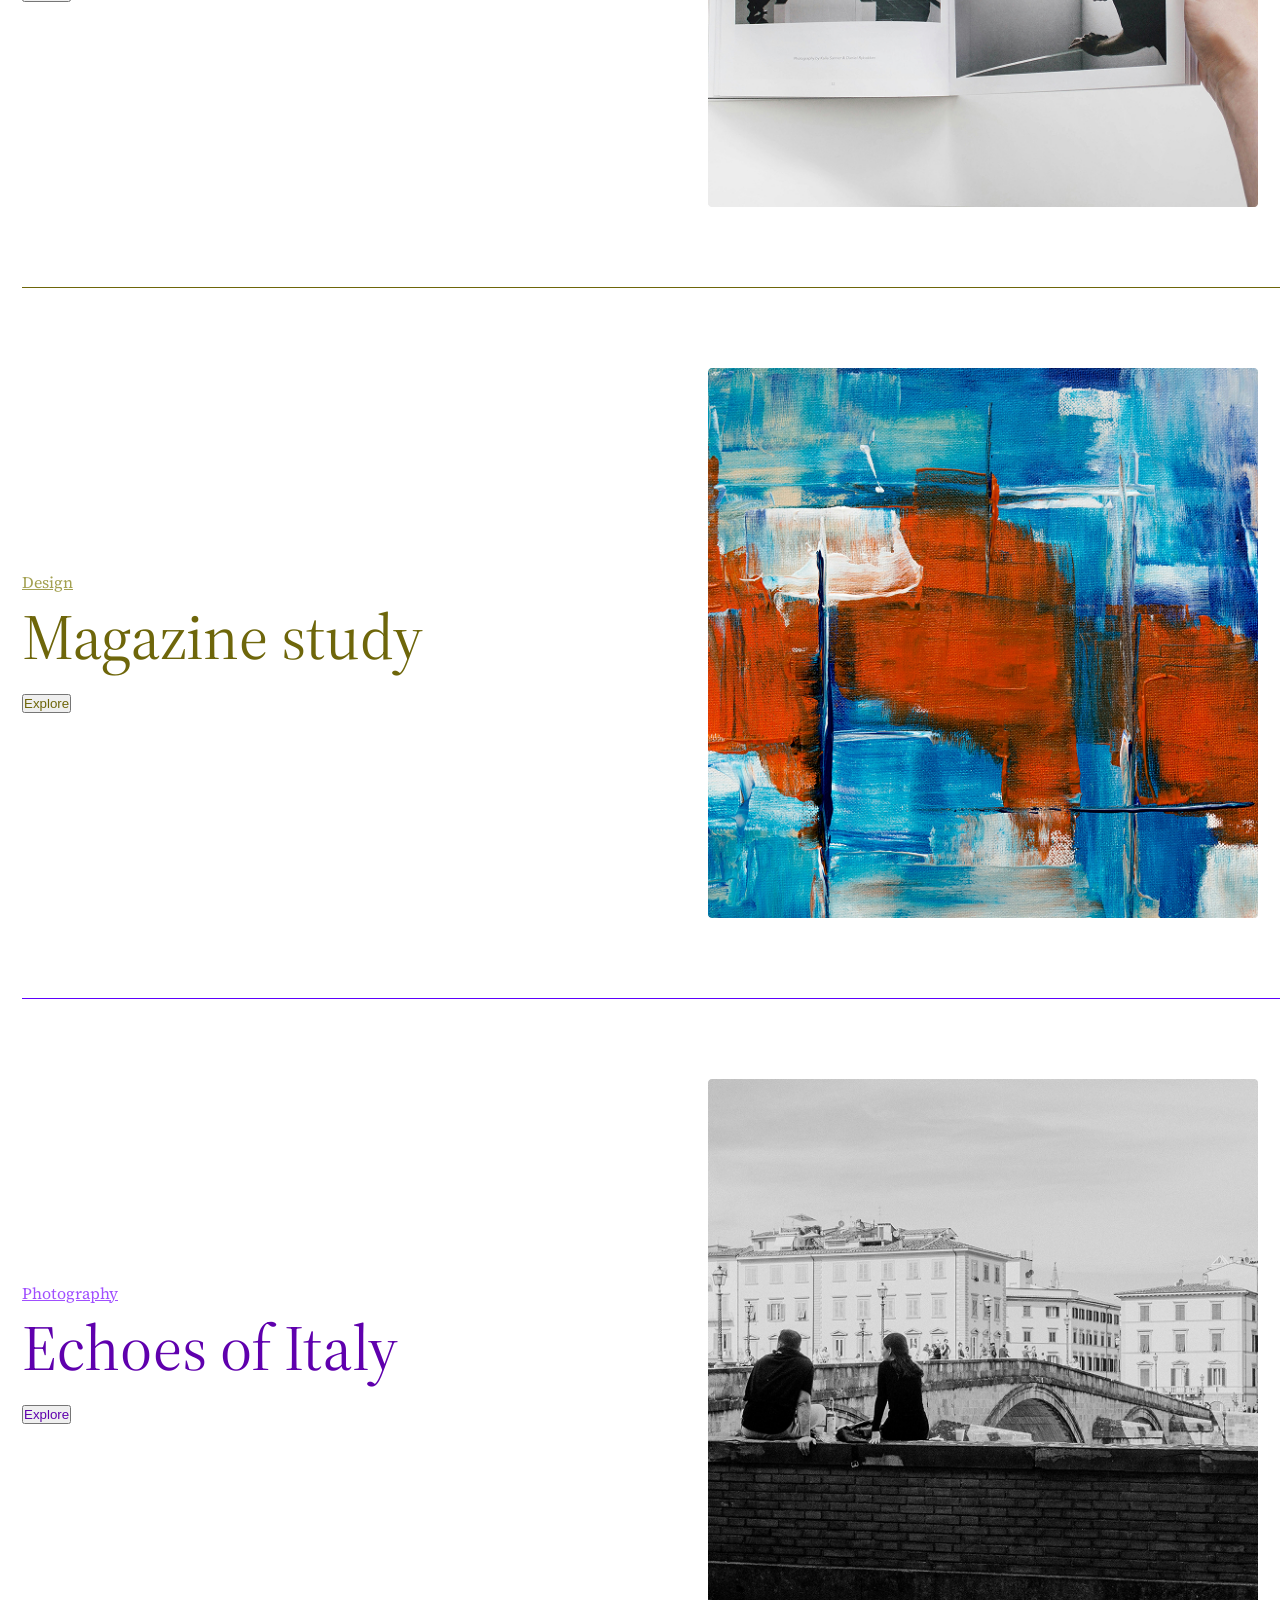
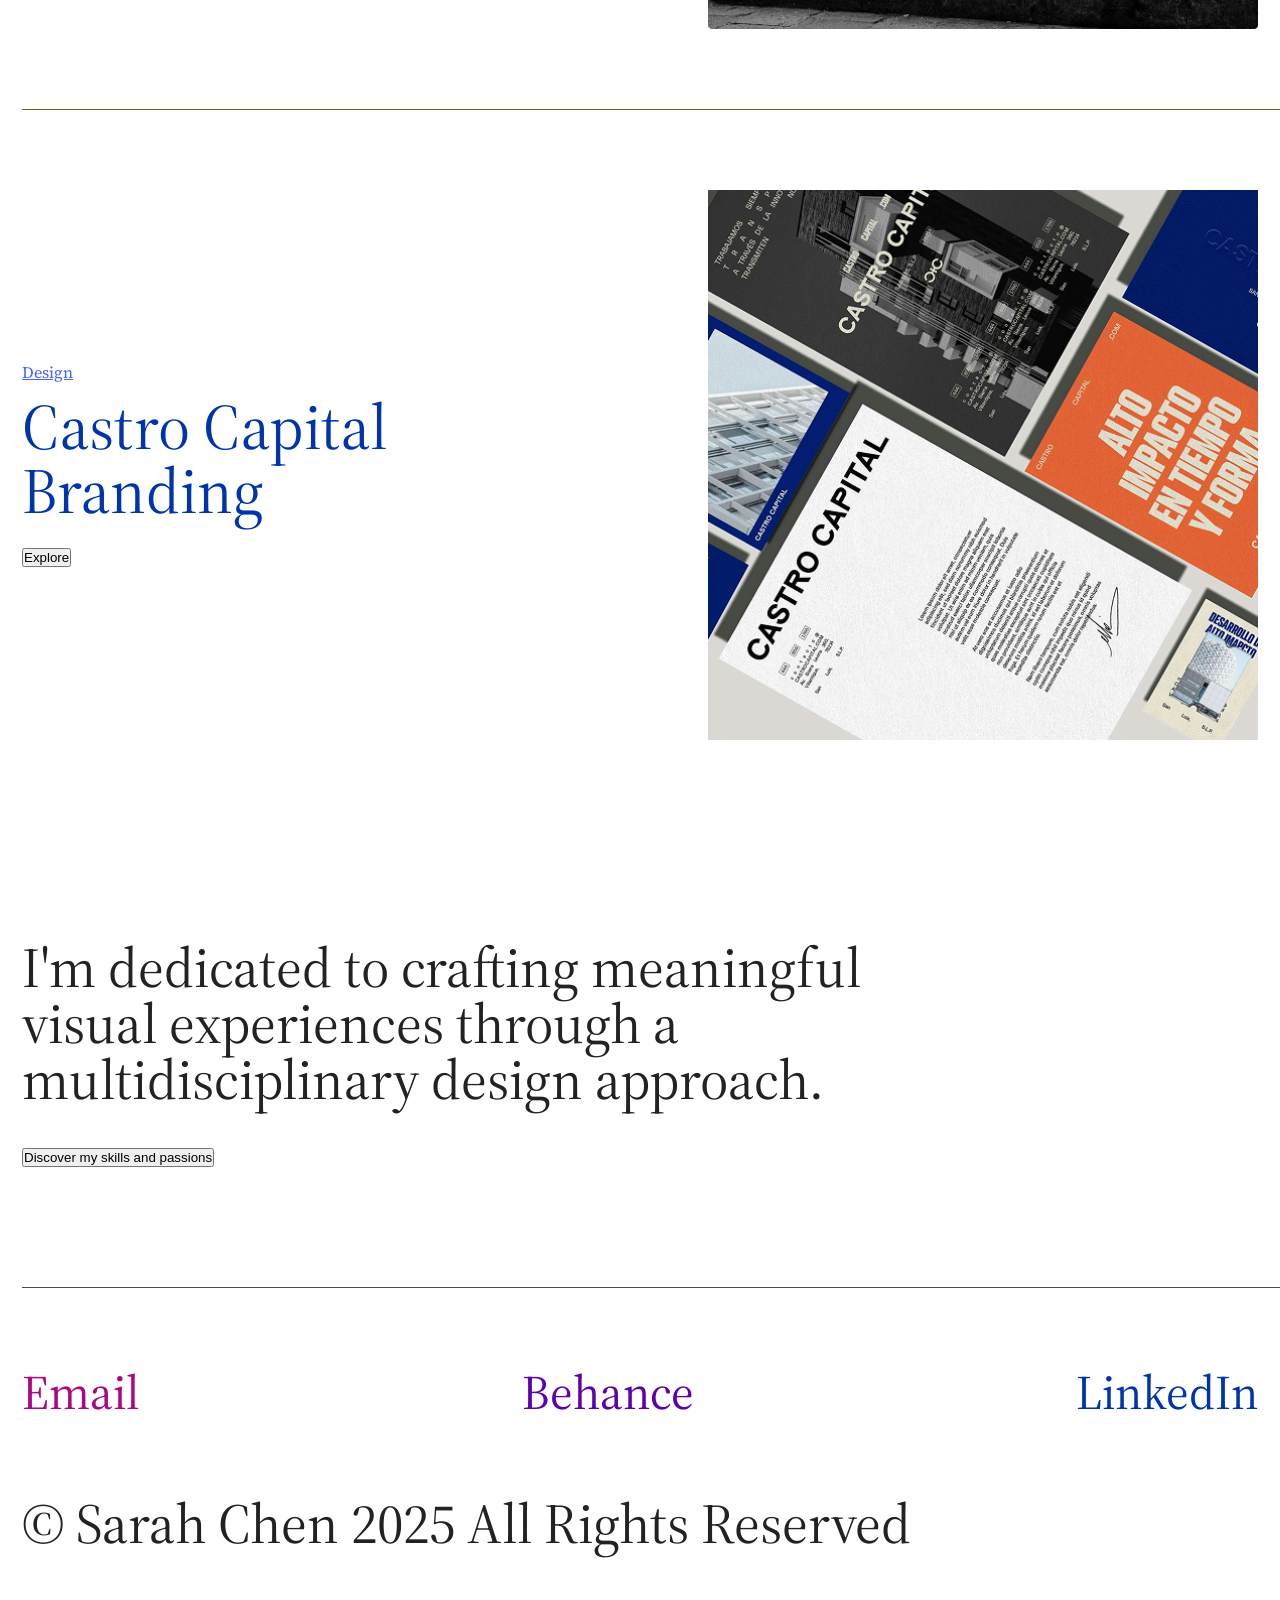
==== commit 327d431b: "3rd" ====
--- a/index.html
+++ b/index.html
@@ -31,11 +31,11 @@
       </header>
       <main>
         <section class="hero">
-          <h1>
-            I'm Sarah Chen, design student and explorer of visual languages. I'm
-            passionate about understanding how different design disciplines
-            intersect and create meaningful connections.
-          </h1>
+          <h2>
+  I'm Sarah Chen, design student and explorer of visual languages. </h2> 
+   <h2>I'm passionate about understanding how different design disciplines
+ intersect and create meaningful connections.</h2>
+          </h2>
         </section>
         <div class="line1"></div>
         <section class="projects">
--- a/style.css
+++ b/style.css
@@ -7,10 +7,10 @@
   font-family: "Source Serif 4", serif;
   background: hsl(0, 0%, 100%);
   color: #222;
-  line-height: 1.6;
+  line-height: 1;
 }
 .container {
-  max-width: 1400px; /*this will make content centered and nothing will touches edges*/
+  max-width: 1300px; /*this will make content centered and nothing will touches edges*/
   margin: auto;
   padding: 0 22px;
 }
@@ -56,10 +56,9 @@
   color: #000;
 }
 .hero {
-  padding: 100px 0;
+  padding: 50px 0;
 }
-.hero h1 {
-  max-width: 900px;
+.hero h2 {
   font-family: Source Serif;
   font-size: 50px;
   font-weight: 400;
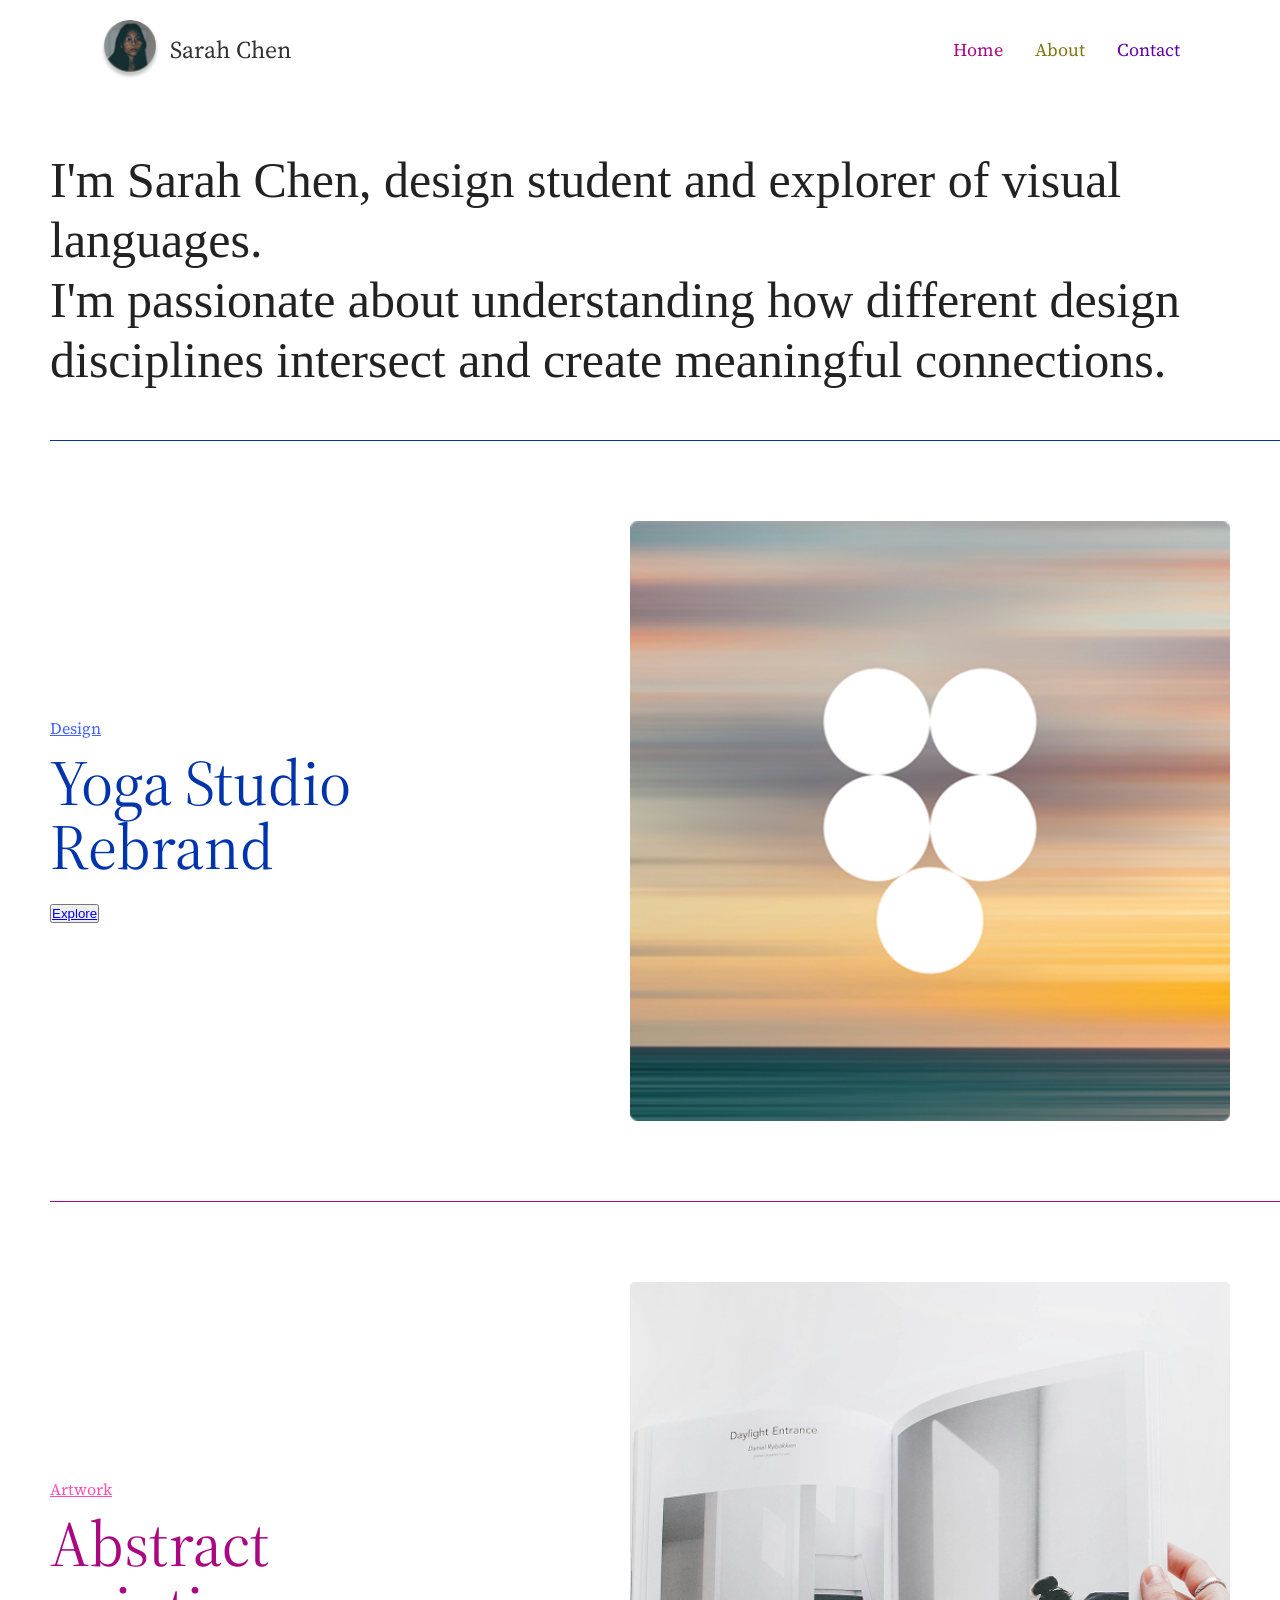
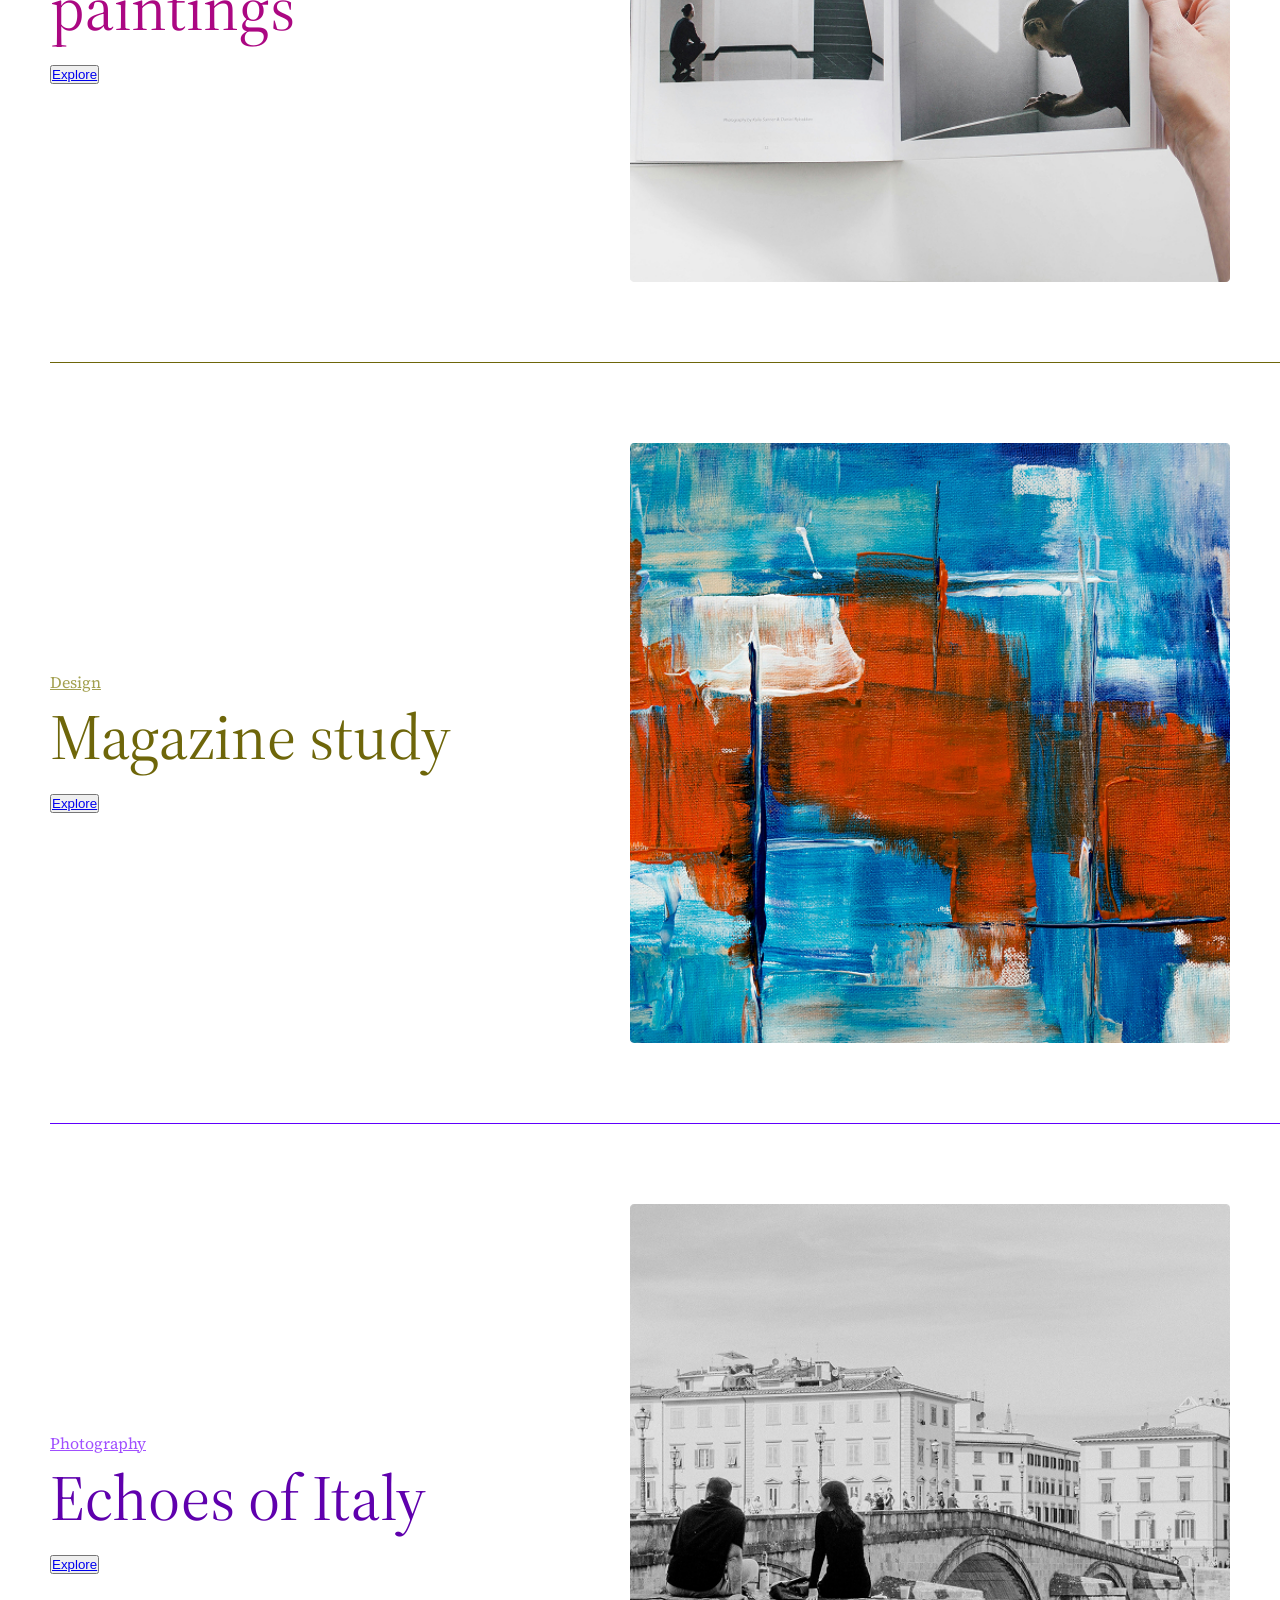
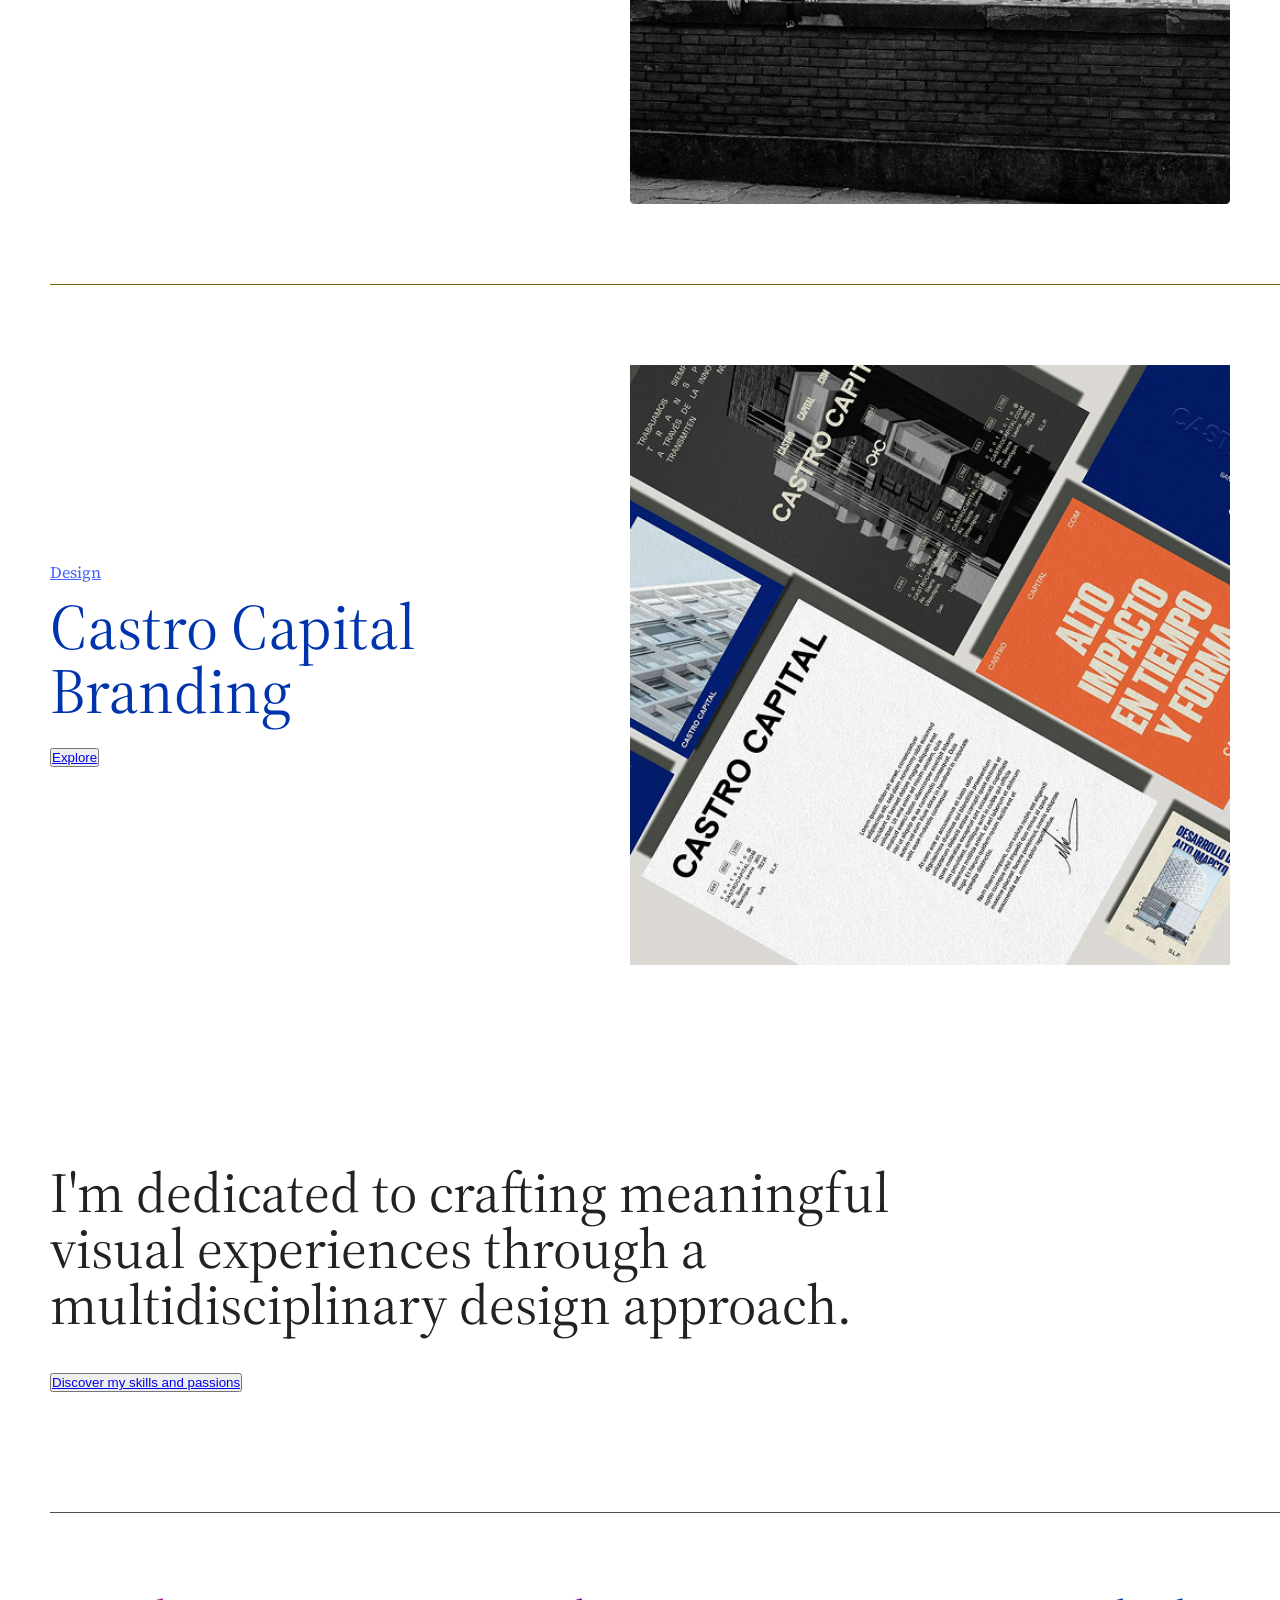
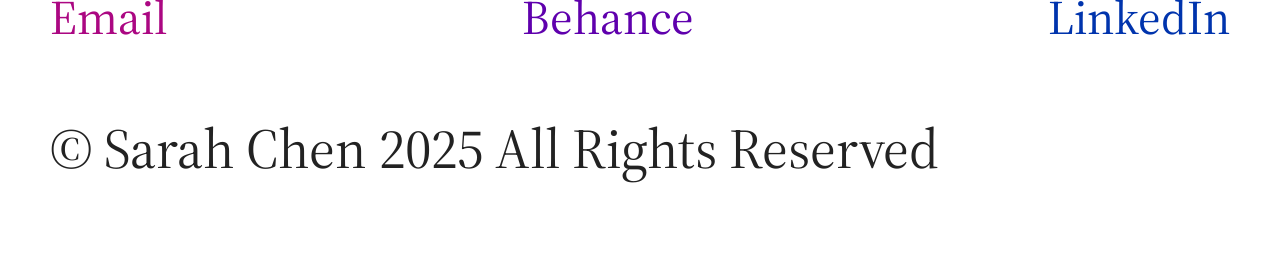
==== commit a6b535c3: "4th" ====
--- a/index.html
+++ b/index.html
@@ -43,7 +43,7 @@
             <div class="project-content">
               <span class="design">Design</span>
               <h2 style="color: #0034ad" ;>Yoga Studio Rebrand</h2>
-              <button style="color: #0034ad" ;>Explore</button>
+              <button style="color: #0034ad" ;><a href="explorepage.html">Explore</a></button>
             </div>
             <div class="project-image">
               <img
@@ -59,7 +59,7 @@
             <div class="project-content">
               <span class="artwork">Artwork</span>
               <h2 style="color: #ab0782" ;>Abstract paintings</h2>
-              <button style="color: #ab0782" ;>Explore</button>
+              <button style="color: #ab0782" ;><a href="explorepage.html">Explore</a></button>
             </div>
             <div class="project-image">
               <img
@@ -74,8 +74,8 @@
           <article class="project">
             <div class="project-content">
               <span class="editorial">Design</span>
-              <h2 style="color: #6e660a" ;>Magazine study</h2>
-              <button style="color: #6e660a" ;>Explore</button>
+              <h2 style="color: #6e660a;" >Magazine study</h2>
+              <button style="color: #6e660a;"> <a href="explorepage.html">Explore</a></button>
             </div>
             <div class="project-image">
               <img
@@ -90,8 +90,8 @@
           <article class="project">
             <div class="project-content">
               <span class="photography">Photography</span>
-              <h2 style="color: #5f00ad" ;>Echoes of Italy</h2>
-              <button style="color: #5f00ad" ;>Explore</button>
+              <h2 style="color: #5f00ad;" >Echoes of Italy</h2>
+              <button style="color: #5f00ad;" ><a href="explorepage.html">Explore</a></fbutton>
             </div>
             <div class="project-image">
               <img
@@ -107,7 +107,7 @@
             <div class="project-content">
               <span class="branding">Design</span>
               <h2 style="color: #0034ad">Castro Capital Branding</h2>
-              <button>Explore</button>
+              <button style="color: #0034ad"> <a href="explorepage.html">Explore</a></button>
             </div>
 
             <div class="project-image">
@@ -123,7 +123,7 @@
             I'm dedicated to crafting meaningful visual experiences through a
             multidisciplinary design approach.
           </h2>
-          <button>Discover my skills and passions</button>
+          <button><a href="skillsandfashions.html">Discover my skills and passions</a></button>
         </section>
       </main>
 
@@ -131,14 +131,47 @@
 
       <footer class="footer">
         <div class="footer-links">
-          <a style="color: #ab0782" href="mailto:tarunbirla765@gmail.com"
+          <a style="color: #ab0782" target="_blank" href="mailto:tarunbirla765@gmail.com"
             >Email</a
           >
-          <a style="color: #5f00ad" href="#">Behance</a>
-          <a style="color: #0034ad" ; href="#">LinkedIn</a>
+          <a style="color: #5f00ad" target="_blank" href="https://www.behance.net/tarunbirla09">Behance</a>
+          <a style="color: #0034ad" target="_blank" ; href="">LinkedIn</a>
         </div>
         <p>© Sarah Chen 2025 All Rights Reserved</p>
       </footer>
     </div>
+    <script>
+
+window.addEventListener("scroll", function () {
+  let img = document.querySelector(".logo img");
+  img.style.transform = "rotate(" + window.scrollY * 0.1 + "deg)";
+});
+const img = document.querySelector(".logo img");
+
+let angle = 0;
+
+img.addEventListener("click", () => {
+  angle += 30; // small rotation step (change this value if needed)
+  img.style.transition = "transform 0.3s ease";
+  img.style.transform = `rotate(${angle}deg)`;
+});
+const projects = document.querySelectorAll(".project");
+
+function revealOnScroll() {
+  projects.forEach((item) => {
+    const windowHeight = window.innerHeight;
+    const elementTop = item.getBoundingClientRect().top;
+
+    if (elementTop < windowHeight - 100) {
+      item.style.opacity = "1";
+      item.style.transform = "translateY(0)";
+    }
+  });
+}
+
+window.addEventListener("scroll", revealOnScroll);
+revealOnScroll(); // run once on load
+
+</script>
   </body>
 </html>
--- a/style.css
+++ b/style.css
@@ -10,38 +10,54 @@
   line-height: 1;
 }
 .container {
-  max-width: 1300px; /*this will make content centered and nothing will touches edges*/
+  max-width: 1500px; /*this will make content centered and nothing will touches edges*/
   margin: auto;
-  padding: 0 22px;
+  padding: 0 50px;
 }
 header {
-  display:flex;
-  justify-content:space-between;
-  align-items:center;
-  padding:32px 0;
-}
-
+  display: flex;
+  justify-content: space-between;
+  align-items: center;
+  align-content: stretch;
+  padding: 20px 50px;
+  position: sticky;
+  top: 0;
+  z-index: 1000;
+}
 .logo {
   display: flex;
-  align-items: left;
-  gap: 8px;
+  align-items: center;
+  gap: 10px;
 }
 
 .logo img {
-  width: 61px;
-  height: 61px;
+  width: 60px;
+  height:60px;
+  object-fit: cover;
   border-radius: 50%;
-}
-
+  display: block;
+  cursor: pointer;
+  transition: transform 0.3s ease;
+  cursor: pointer;
+}
+.logo img {
+  transition: transform 0.3s ease;
+  transform-origin: center;
+}
+
+.logo img:hover {
+  transform: rotate(-15deg) scale(1.05);
+}
 .logo p {
-  font-size: 23px;
+  font-size: 24px;
   font-weight: 400;
   color: #333;
+  margin:0;
 }
 
 .navbar {
-  display:flex;
-  gap:32px;
+  display: flex;
+  gap: 32px;
   align-items: left;
 }
 
@@ -59,9 +75,9 @@
   padding: 50px 0;
 }
 .hero h2 {
-  font-family: Source Serif;
+  font-family: Regular;
   font-size: 50px;
-  font-weight: 400;
+  font-weight: 200;
   line-height: 60px;
 }
 .line1 {
@@ -94,28 +110,40 @@
   height: 1px;
   background: #4f4f4f;
 }
-
 .project {
-  display: grid;
-  grid-template-columns: 1fr 1fr; /*text left and image right*/
+  display: flex;
+  justify-content: space-between;
   align-items: center;
   padding: 80px 0;
-}
+  gap: 60px;
+}
+.project-content {
+  width: 40%;
+}
+/*text left and image right*/
+  
 .project-content span {
   display: block;
   margin-bottom: 15px;
 }
 .project-content h2 {
   /*large project title*/
+  
   font-size: 4rem;
   font-weight: 400;
   margin-bottom: 25px;
 }
+.project-image {
+  width: 60%;
+}
+ 
 .project-image img {
   width: 100%; /*images align right*/
-  max-width: 550px;
+  width: 600px;
+  height: 600px;
+  margin-left: auto;
+  height: auto;
   display: block;
-  margin-left: auto;
 }
 .design {
   text-decoration: underline;
@@ -157,7 +185,7 @@
   justify-content: space-between;
   margin-bottom: 80px;
 }
-.footer-links a{
+.footer-links a {
   text-decoration: none;
   font-size: 3rem;
 }
@@ -165,3 +193,10 @@
   font-size: 3.5rem;
   text-align: left;
 }
+button{
+  padding: 20 20px;
+}
+button:hover{
+  background-color: #000;
+  color: #fff;
+}
